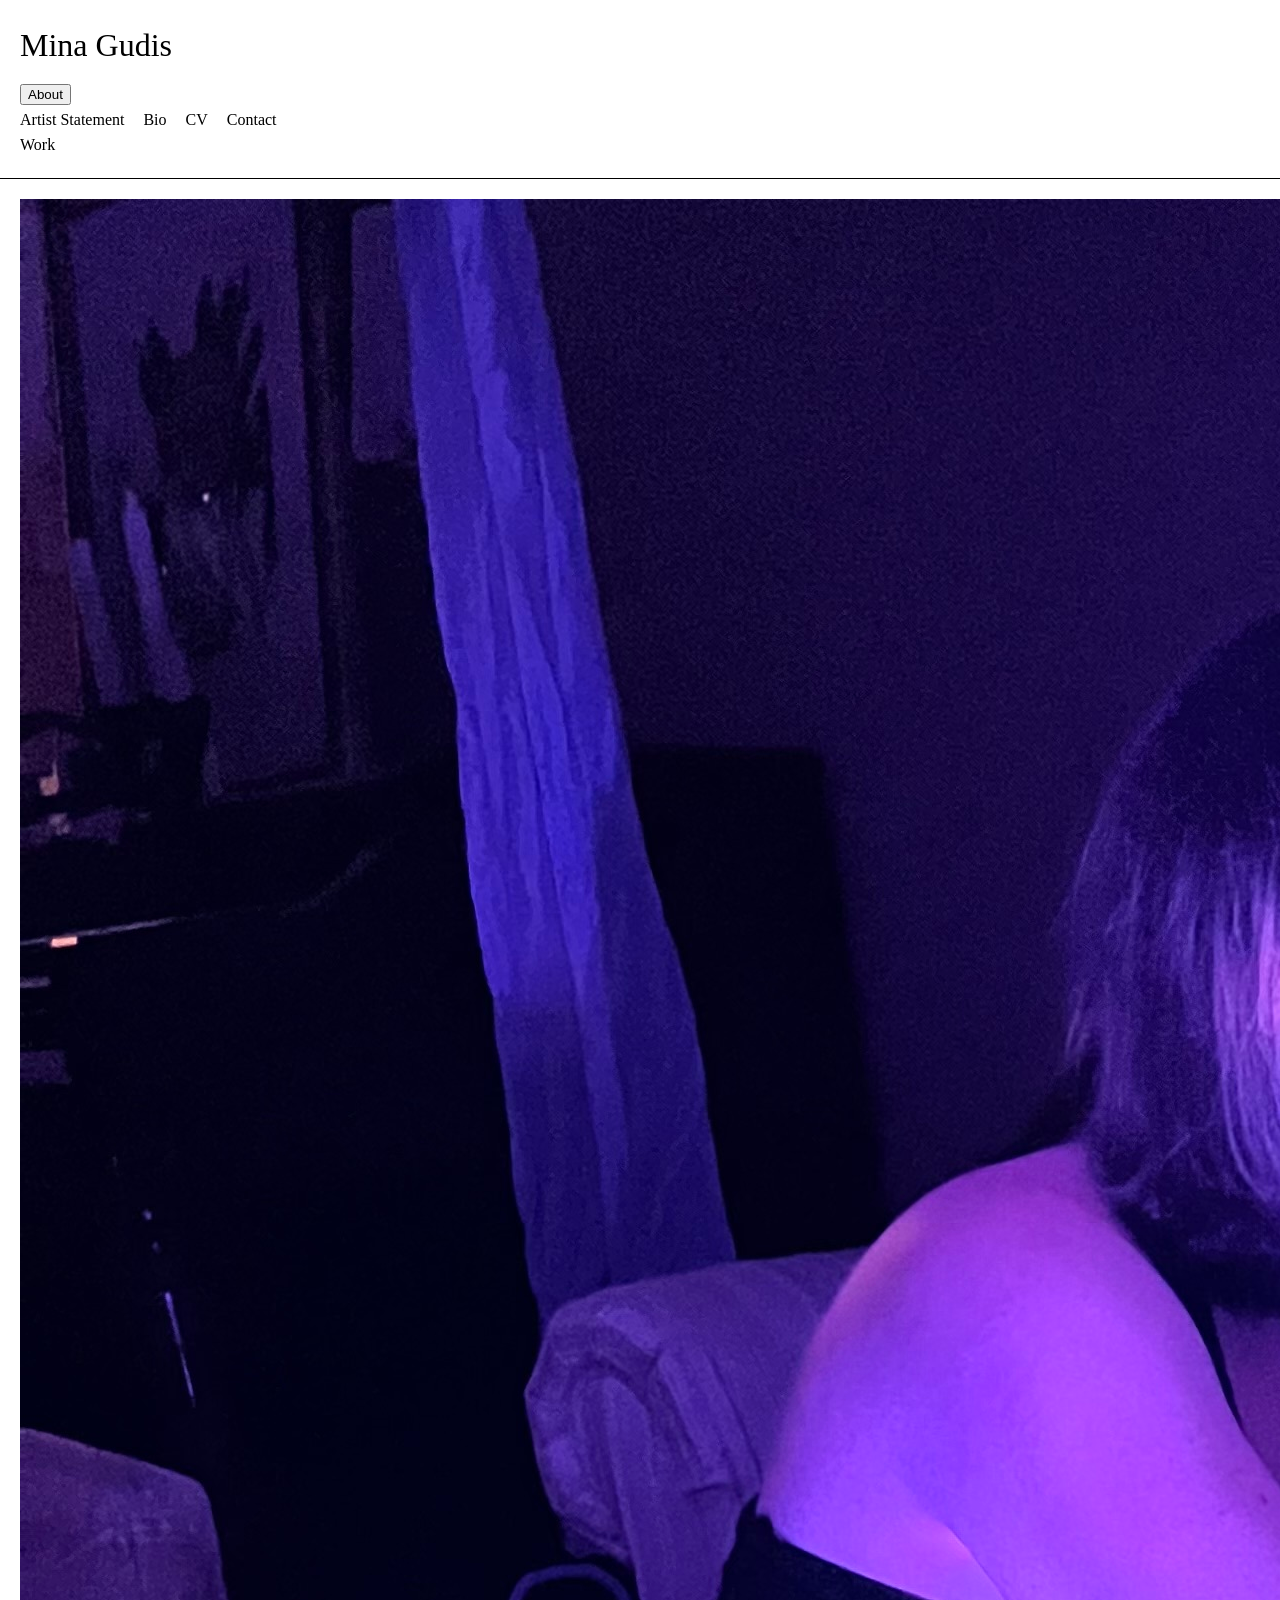
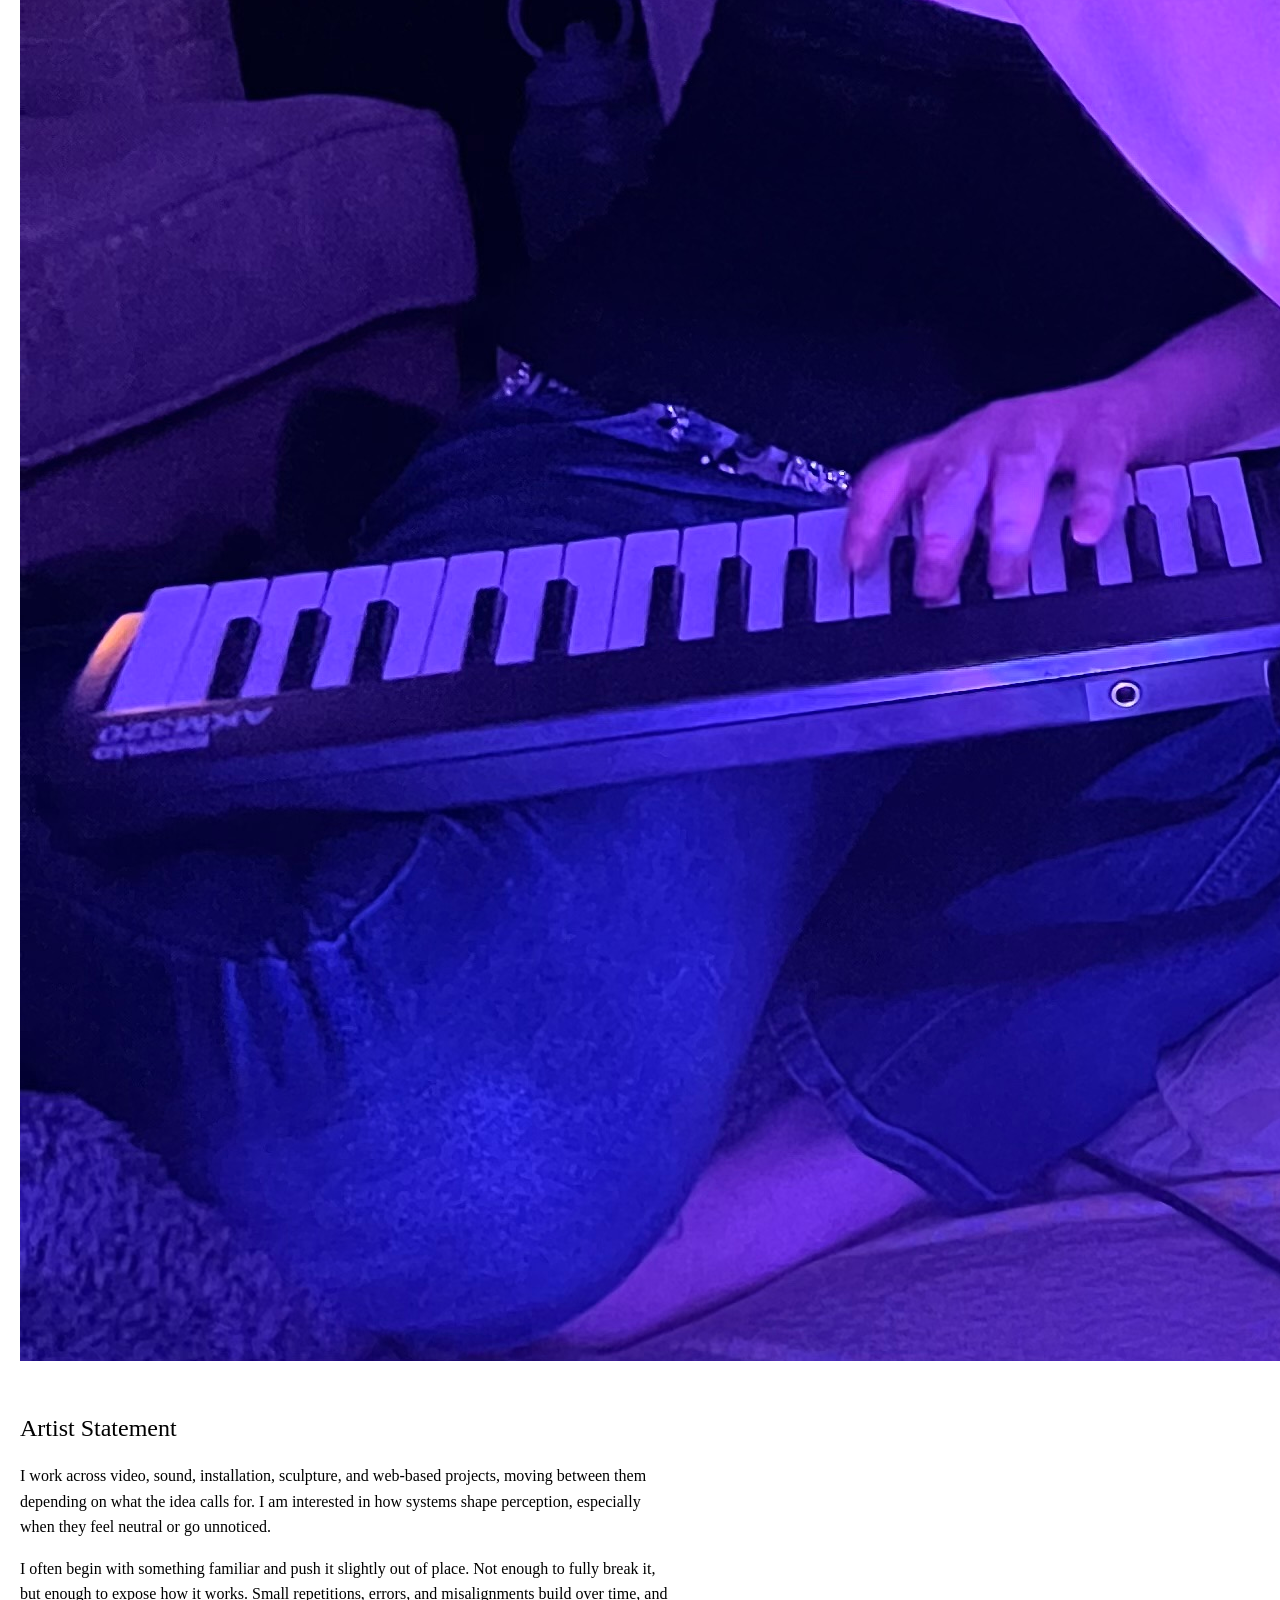
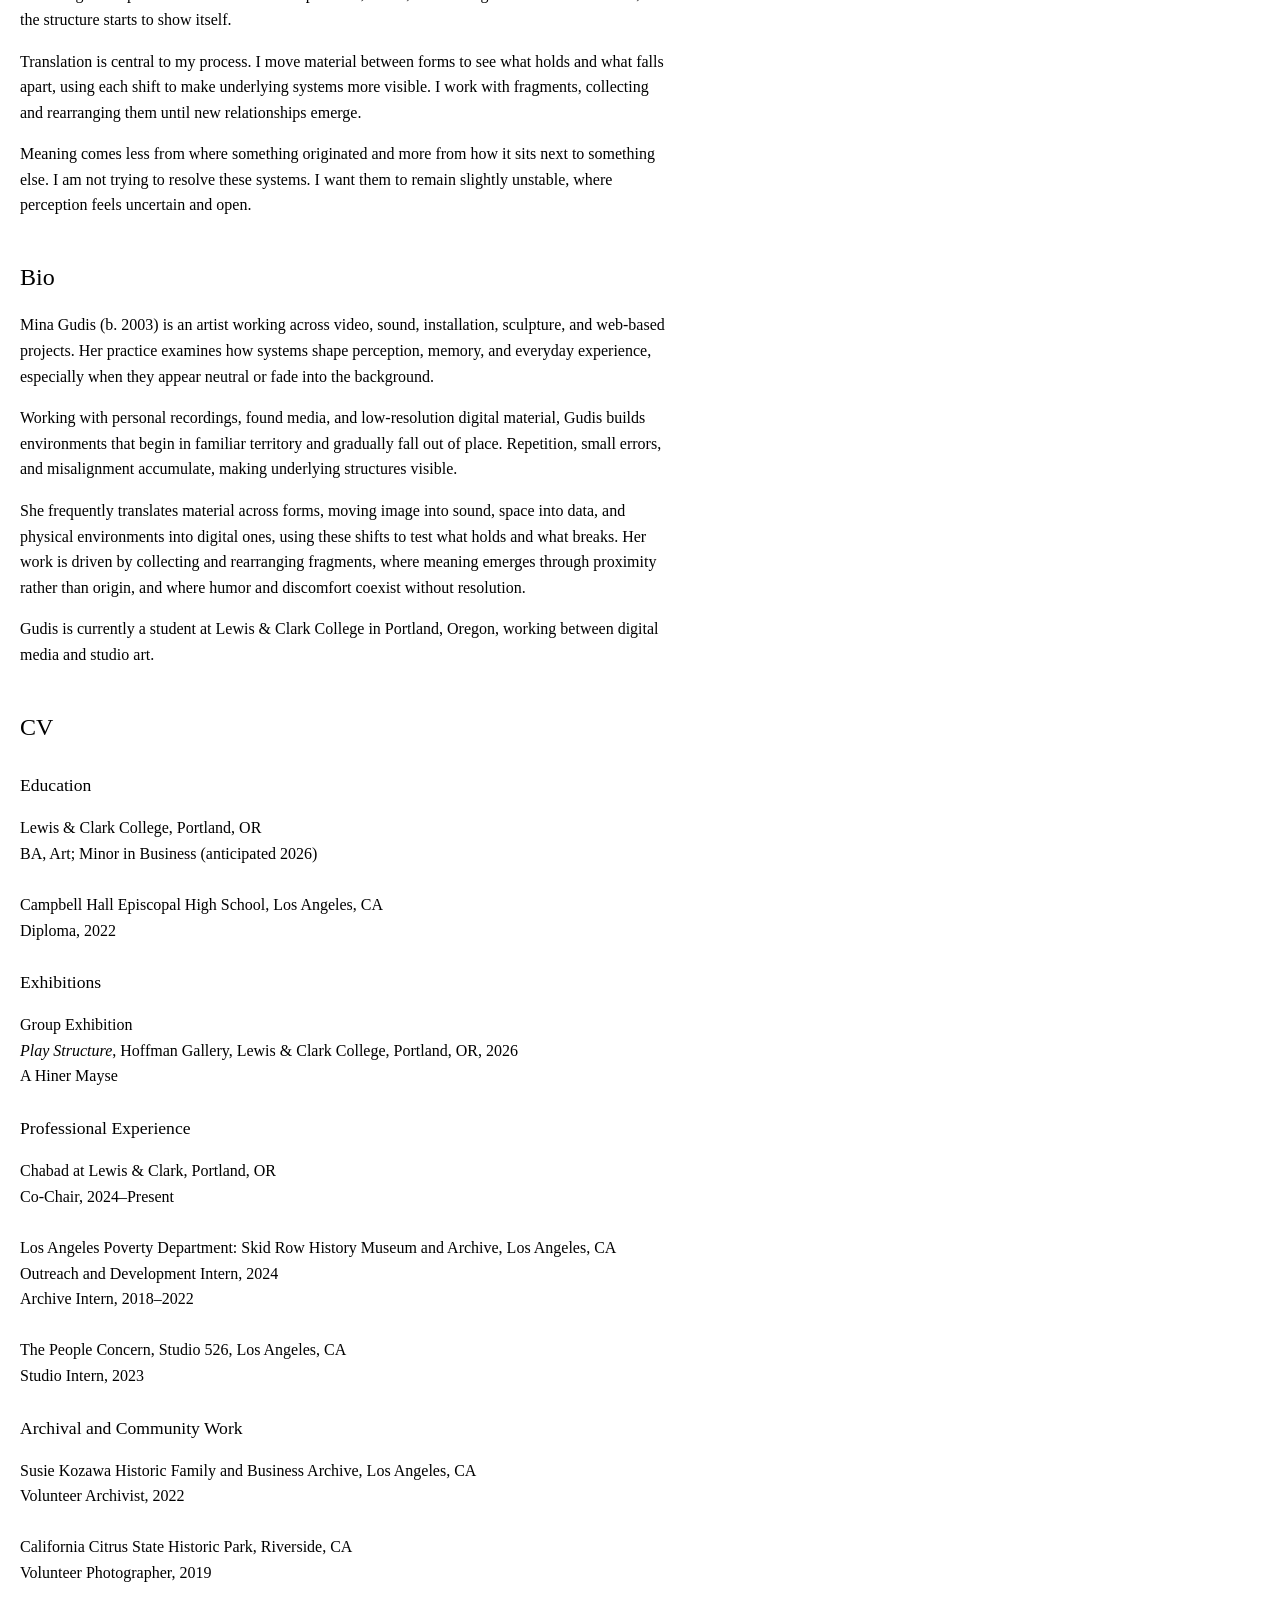
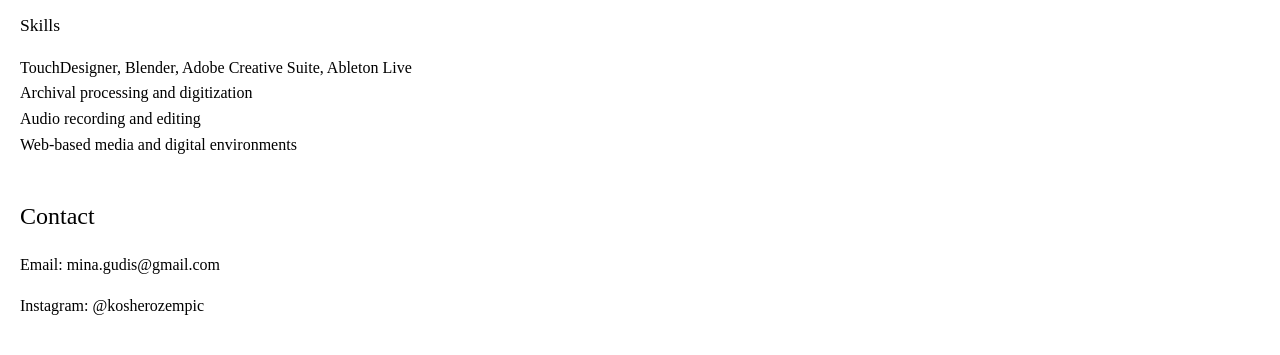
==== index.html @ 9225f0c5 "Update index.html" ====
<!DOCTYPE html>
<html lang="en">
<head>
  <meta charset="UTF-8">
  <meta name="viewport" content="width=device-width, initial-scale=1.0">
  <title>Mina Gudis</title>
  <link rel="stylesheet" href="style.css">
</head>

<body>

<header>
  <h1>Mina Gudis</h1>

  <nav>
    <div class="dropdown">
      <button class="dropbtn">About</button>
      <div class="dropdown-content">
        <a href="#statement">Artist Statement</a>
        <a href="#bio">Bio</a>
        <a href="#cv">CV</a>
        <a href="#contact">Contact</a>
      </div>
    </div>

    <a href="work.html">Work</a>
  </nav>
</header>

<main>

  <!-- TOP IMAGE -->
  <img src="IMG_6686.jpeg" alt="Mina Gudis" class="top-image">

  <!-- ARTIST STATEMENT -->
  <h2 id="statement">Artist Statement</h2>

  <p>
    I work across video, sound, installation, sculpture, and web-based projects, moving between them depending on what the idea calls for. I am interested in how systems shape perception, especially when they feel neutral or go unnoticed.
  </p>

  <p>
    I often begin with something familiar and push it slightly out of place. Not enough to fully break it, but enough to expose how it works. Small repetitions, errors, and misalignments build over time, and the structure starts to show itself.
  </p>

  <p>
    Translation is central to my process. I move material between forms to see what holds and what falls apart, using each shift to make underlying systems more visible. I work with fragments, collecting and rearranging them until new relationships emerge.
  </p>

  <p>
    Meaning comes less from where something originated and more from how it sits next to something else. I am not trying to resolve these systems. I want them to remain slightly unstable, where perception feels uncertain and open.
  </p>

  <!-- BIO -->
  <h2 id="bio">Bio</h2>

  <p>
    Mina Gudis (b. 2003) is an artist working across video, sound, installation, sculpture, and web-based projects. Her practice examines how systems shape perception, memory, and everyday experience, especially when they appear neutral or fade into the background.
  </p>

  <p>
    Working with personal recordings, found media, and low-resolution digital material, Gudis builds environments that begin in familiar territory and gradually fall out of place. Repetition, small errors, and misalignment accumulate, making underlying structures visible.
  </p>

  <p>
    She frequently translates material across forms, moving image into sound, space into data, and physical environments into digital ones, using these shifts to test what holds and what breaks. Her work is driven by collecting and rearranging fragments, where meaning emerges through proximity rather than origin, and where humor and discomfort coexist without resolution.
  </p>

  <p>
    Gudis is currently a student at Lewis &amp; Clark College in Portland, Oregon, working between digital media and studio art.
  </p>

  <!-- CV -->
  <h2 id="cv">CV</h2>

  <div class="cv">

  <h3>Education</h3>
  <p>
    Lewis &amp; Clark College, Portland, OR<br>
    BA, Art; Minor in Business (anticipated 2026)<br><br>

    Campbell Hall Episcopal High School, Los Angeles, CA<br>
    Diploma, 2022
  </p>

  <h3>Exhibitions</h3>
  <p>
    Group Exhibition<br>
    <em>Play Structure</em>, Hoffman Gallery, Lewis &amp; Clark College, Portland, OR, 2026<br>
    A Hiner Mayse
  </p>

  <h3>Professional Experience</h3>
  <p>
    Chabad at Lewis &amp; Clark, Portland, OR<br>
    Co-Chair, 2024–Present<br><br>

    Los Angeles Poverty Department: Skid Row History Museum and Archive, Los Angeles, CA<br>
    Outreach and Development Intern, 2024<br>
    Archive Intern, 2018–2022<br><br>

    The People Concern, Studio 526, Los Angeles, CA<br>
    Studio Intern, 2023
  </p>

  <h3>Archival and Community Work</h3>
  <p>
    Susie Kozawa Historic Family and Business Archive, Los Angeles, CA<br>
    Volunteer Archivist, 2022<br><br>

    California Citrus State Historic Park, Riverside, CA<br>
    Volunteer Photographer, 2019
  </p>

  <h3>Skills</h3>
  <p>
    TouchDesigner, Blender, Adobe Creative Suite, Ableton Live<br>
    Archival processing and digitization<br>
    Audio recording and editing<br>
    Web-based media and digital environments
  </p>

  </div>

  <!-- CONTACT -->
  <h2 id="contact">Contact</h2>

  <p>Email: mina.gudis@gmail.com</p>
  <p>Instagram: @kosherozempic</p>

</main>

</body>
</html>
---- style.css ----
/* GENERAL PAGE STYLING */
body {
  font-family: "Times New Roman", Times, serif;
  margin: 0;
  padding: 0;
  background: white;
  color: black;
  line-height: 1.6;
}

/* HEADER */
header {
  padding: 20px;
  border-bottom: 1px solid black;
}

/* NAME AT TOP */
h1 {
  margin: 0 0 10px 0;
  font-size: 2rem;
  font-weight: normal;
}

/* NAVIGATION */
nav a {
  margin-right: 15px;
  text-decoration: none;
  color: black;
}

nav a:hover {
  text-decoration: underline;
}

/* MAIN CONTENT */
main {
  padding: 20px;
  max-width: 800px;
}

/* SECTION HEADINGS */
h2 {
  margin-top: 40px;
  margin-bottom: 15px;
  font-size: 1.5rem;
  font-weight: normal;
}

h3 {
  margin-top: 25px;
  margin-bottom: 10px;
  font-size: 1.1rem;
  font-weight: normal;
}

/* PARAGRAPHS */
p {
  margin-bottom: 16px;
  max-width: 650px;
}

/* LINKS */
a {
  color: black;
}

a:hover {
  text-decoration: underline;
}

/* LISTS (for work page) */
ul {
  list-style: none;
  padding: 0;
}

li {
  margin-bottom: 10px;
}

/* SMALL INTRO TEXT ON HOME PAGE */
.intro {
  font-size: 1.2rem;
  max-width: 650px;
}
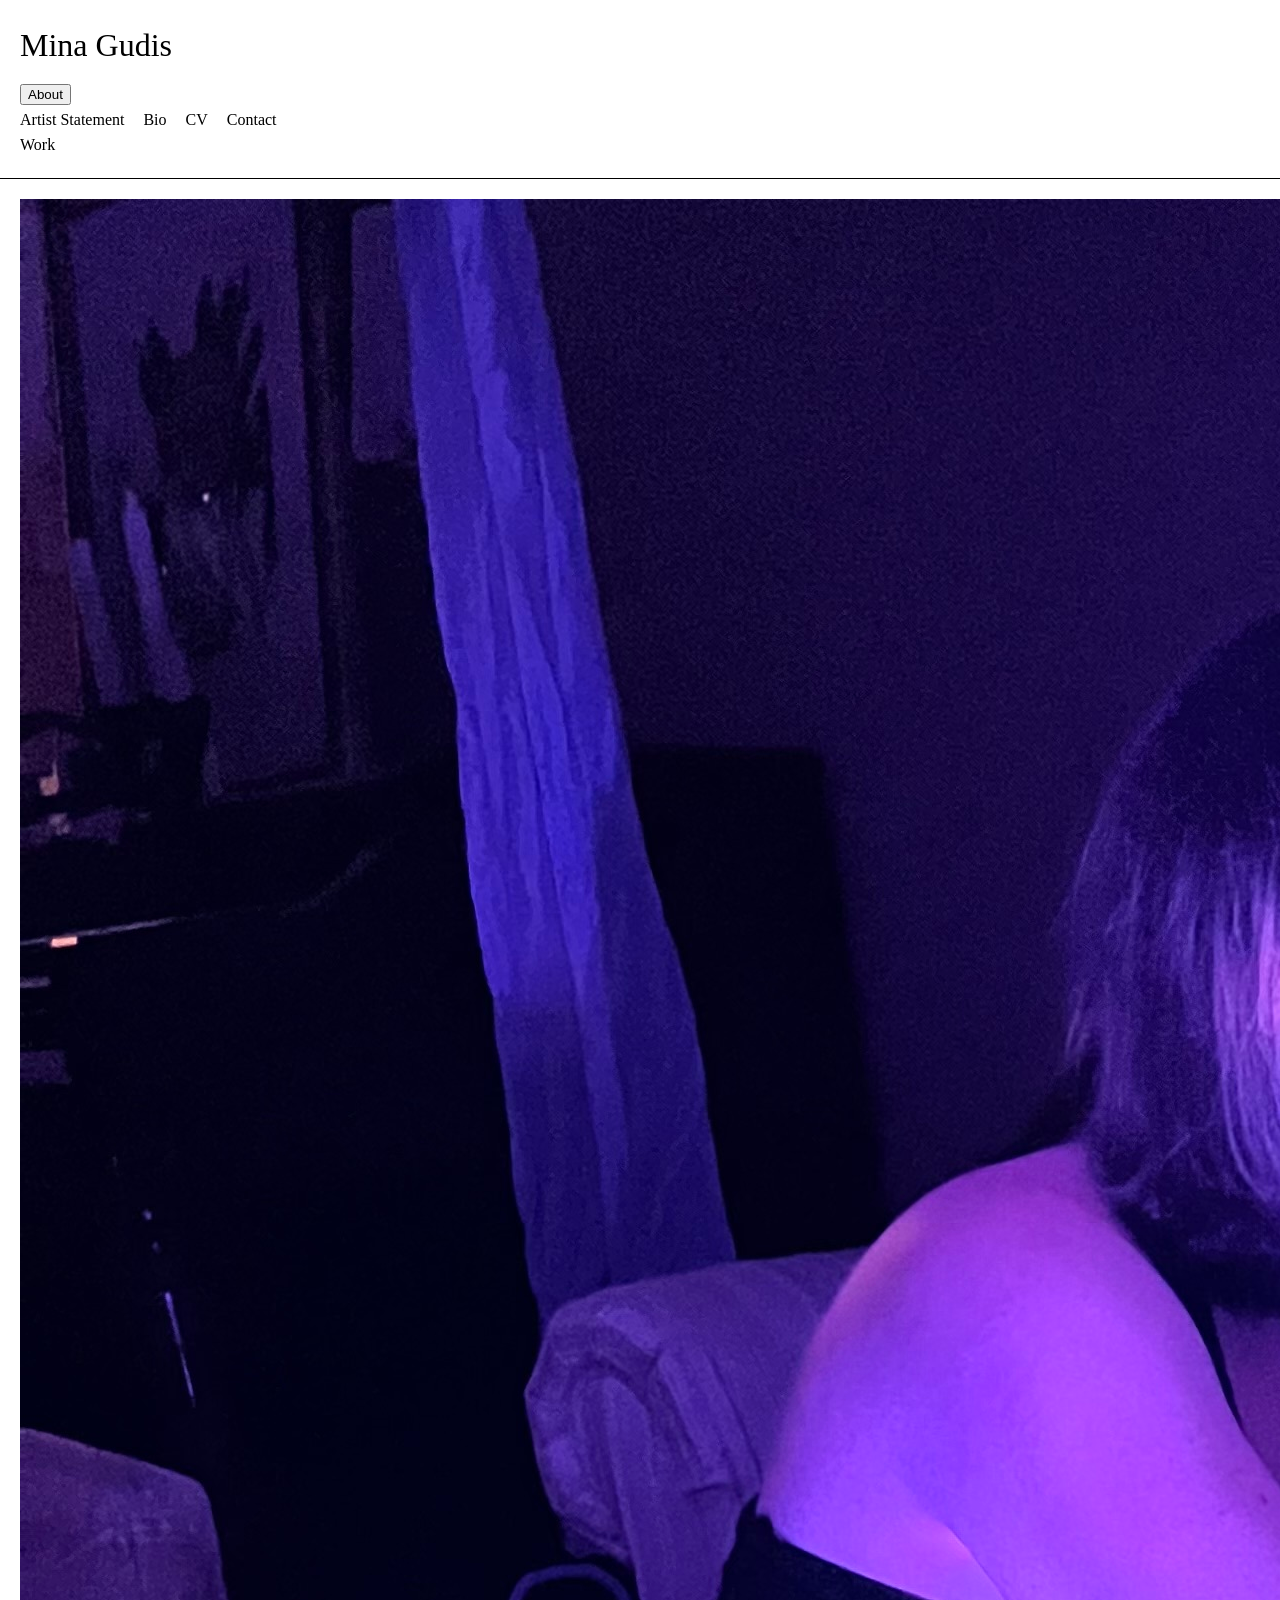
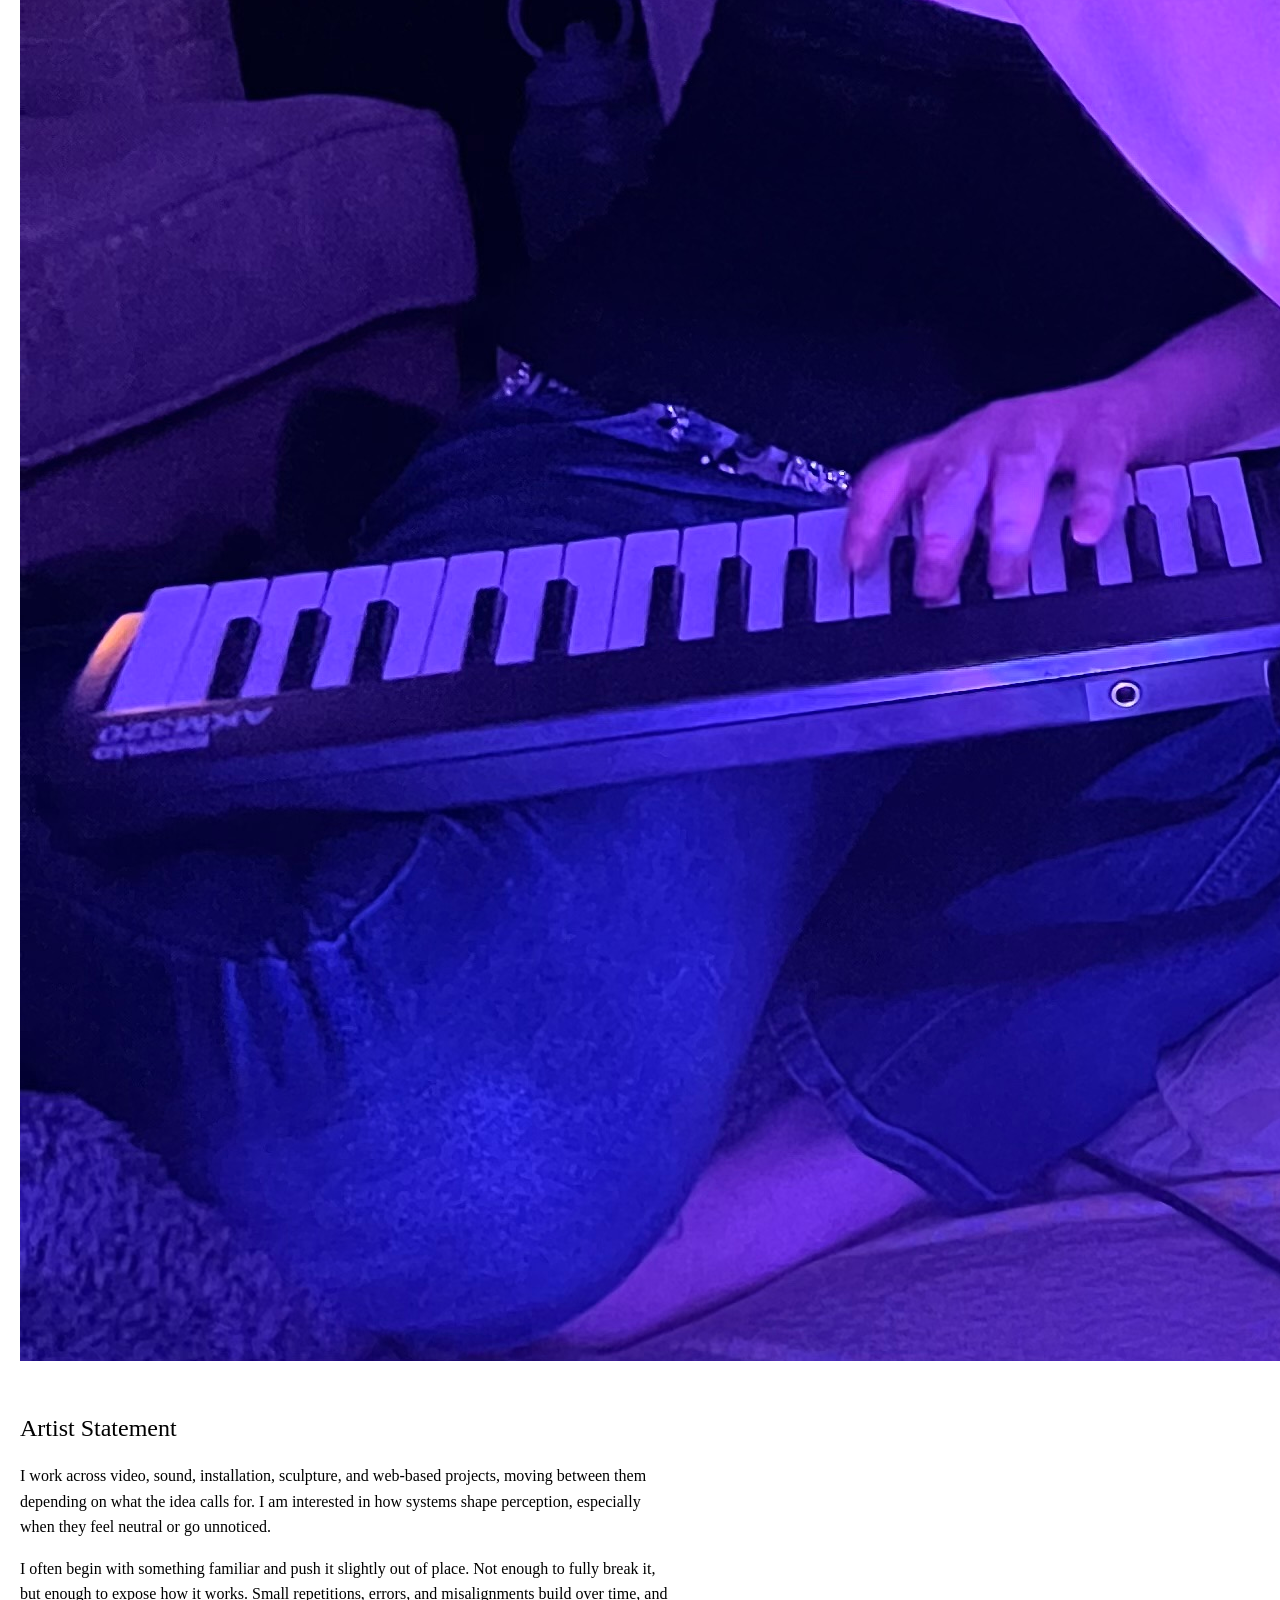
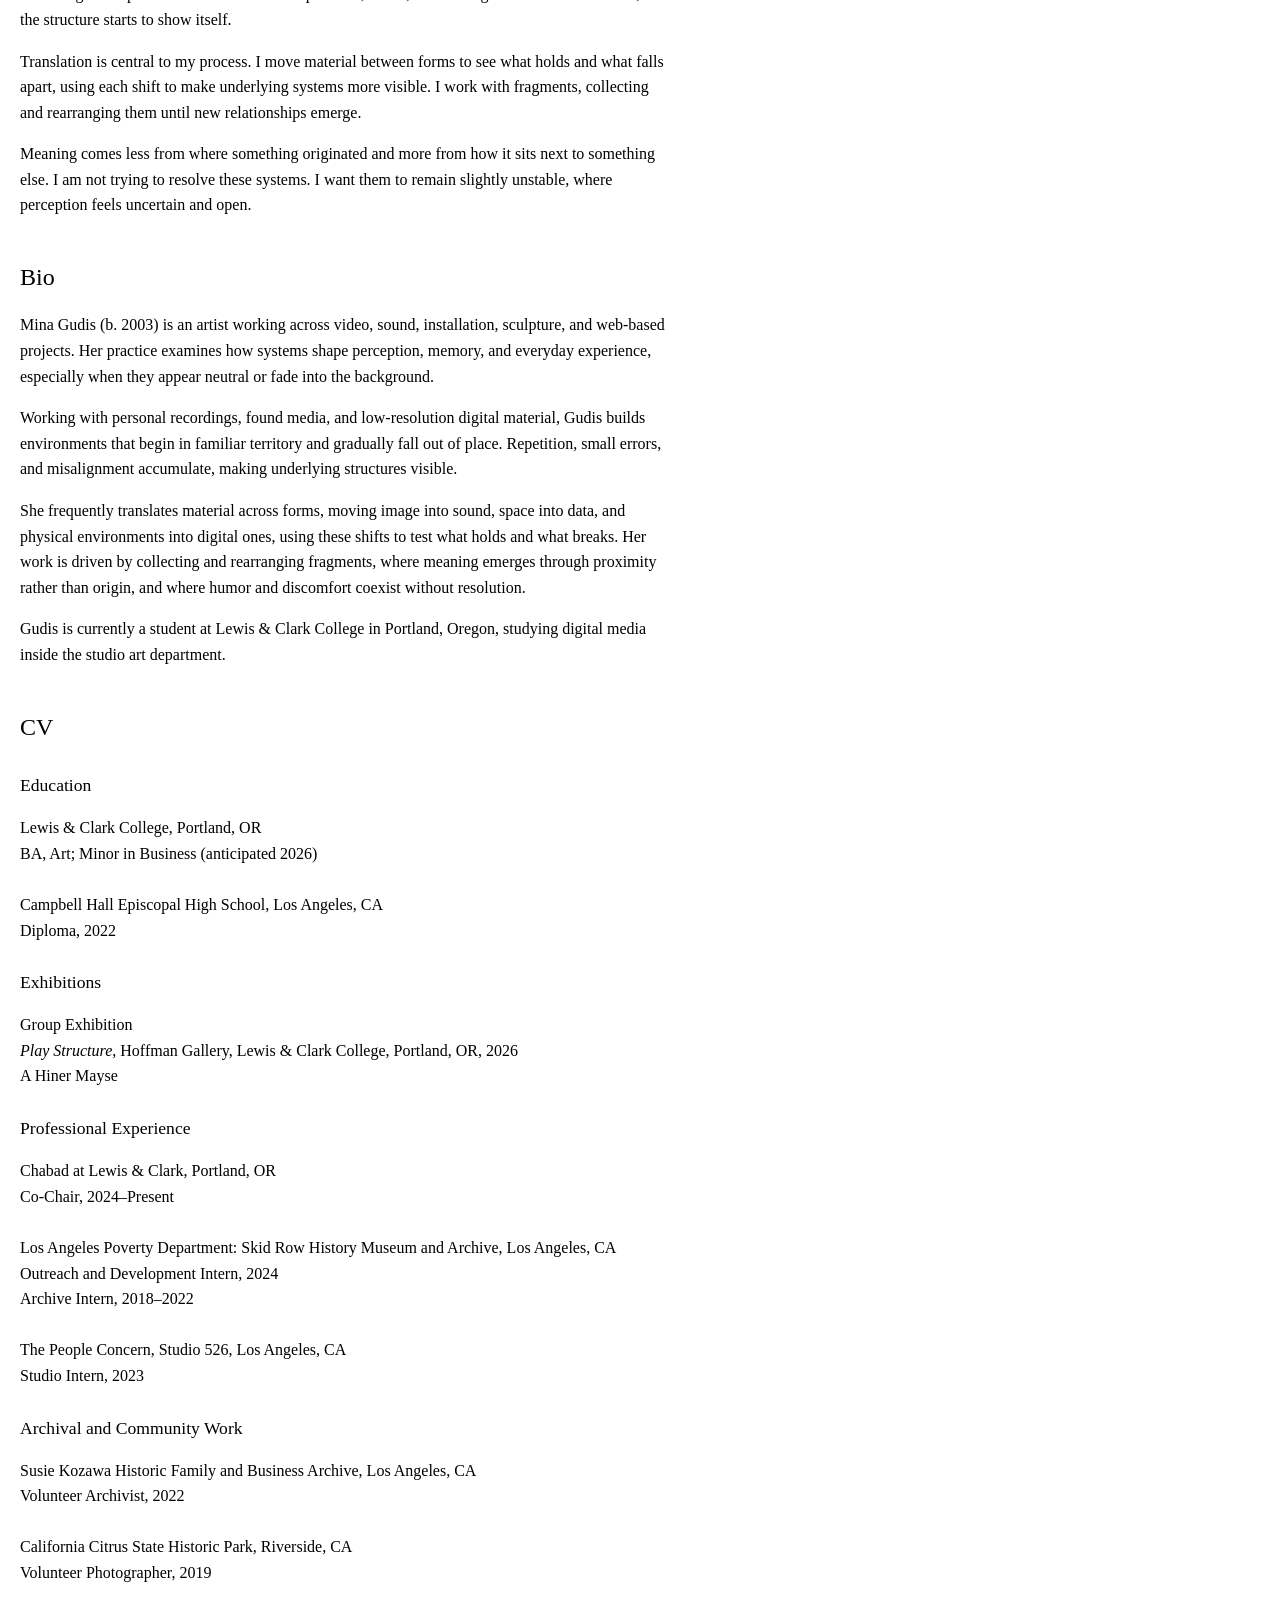
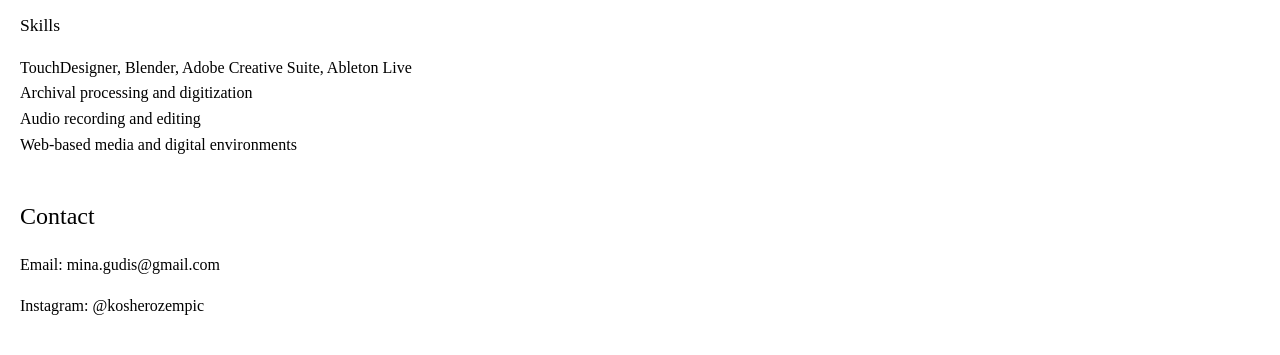
==== commit ad625288: "Update index.html" ====
--- a/index.html
+++ b/index.html
@@ -67,7 +67,7 @@
   </p>
 
   <p>
-    Gudis is currently a student at Lewis &amp; Clark College in Portland, Oregon, working between digital media and studio art.
+    Gudis is currently a student at Lewis &amp; Clark College in Portland, Oregon, studying digital media inside the studio art department.
   </p>
 
   <!-- CV -->
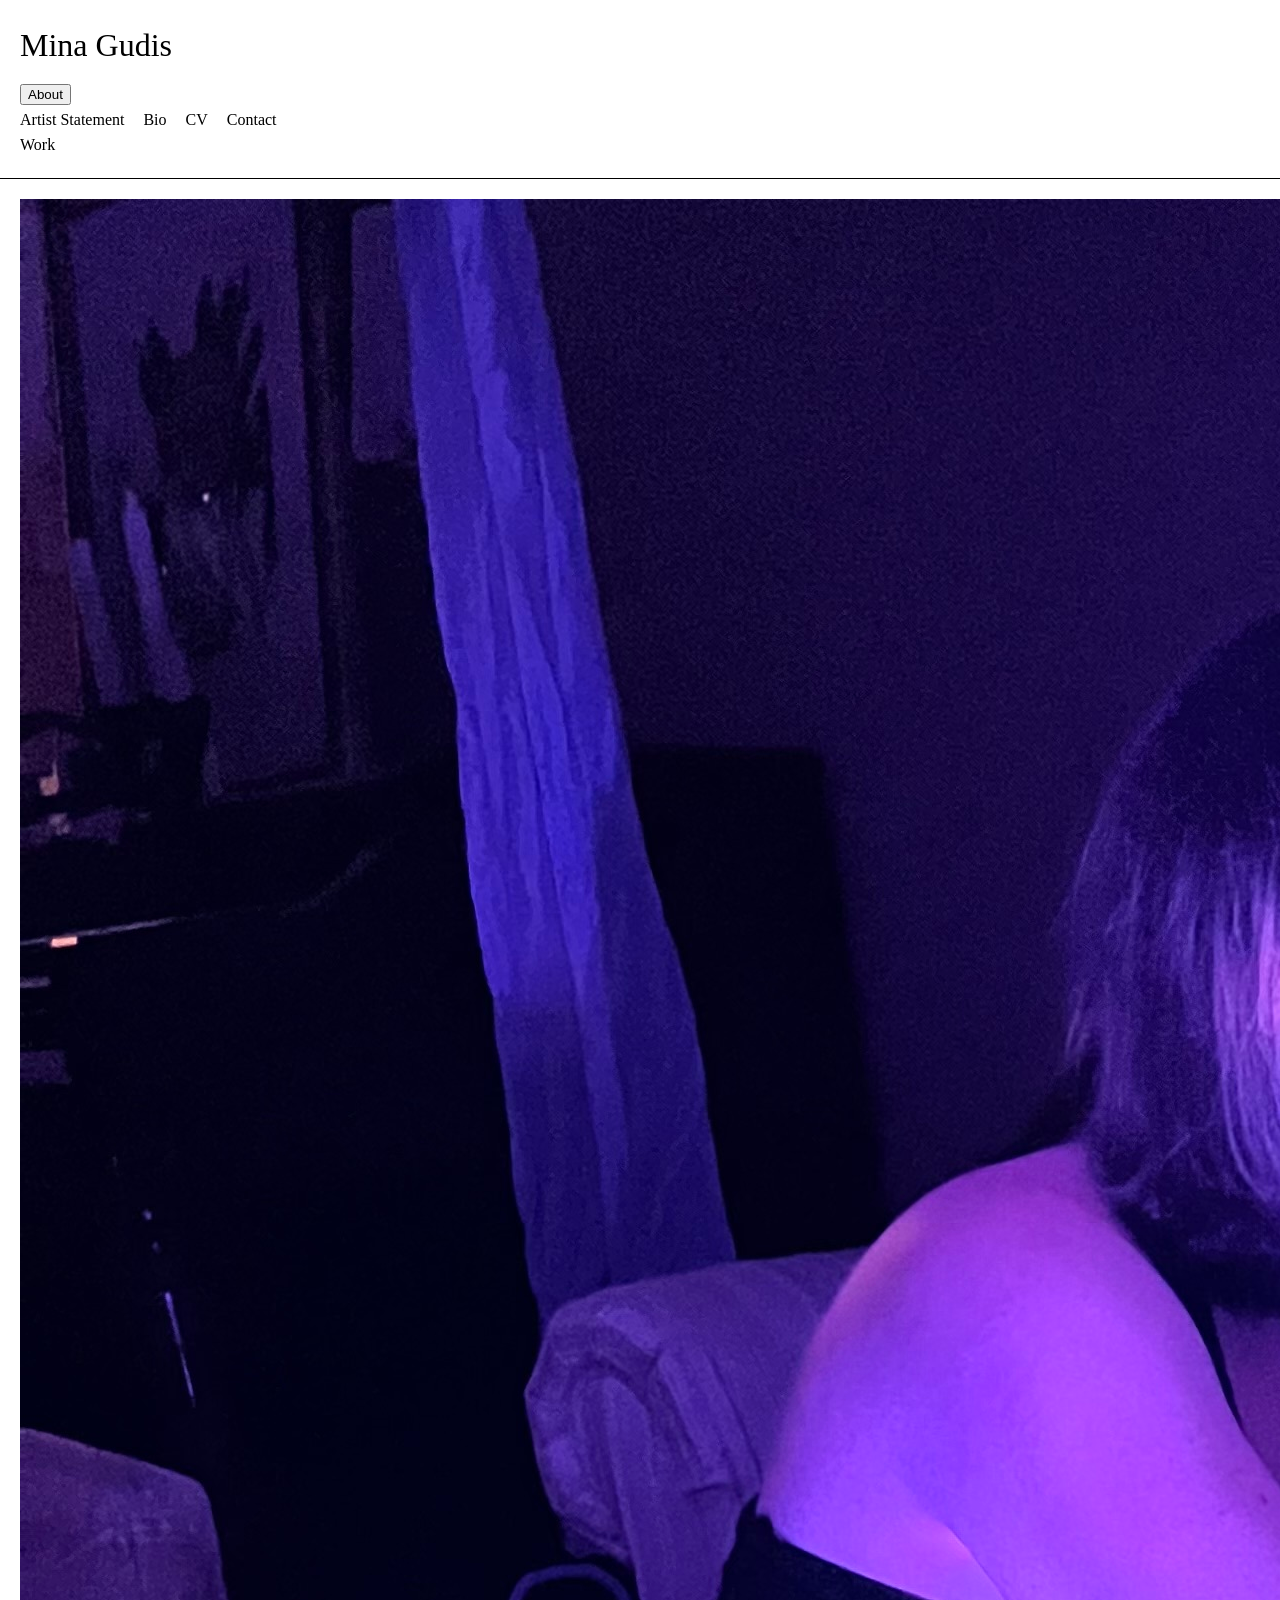
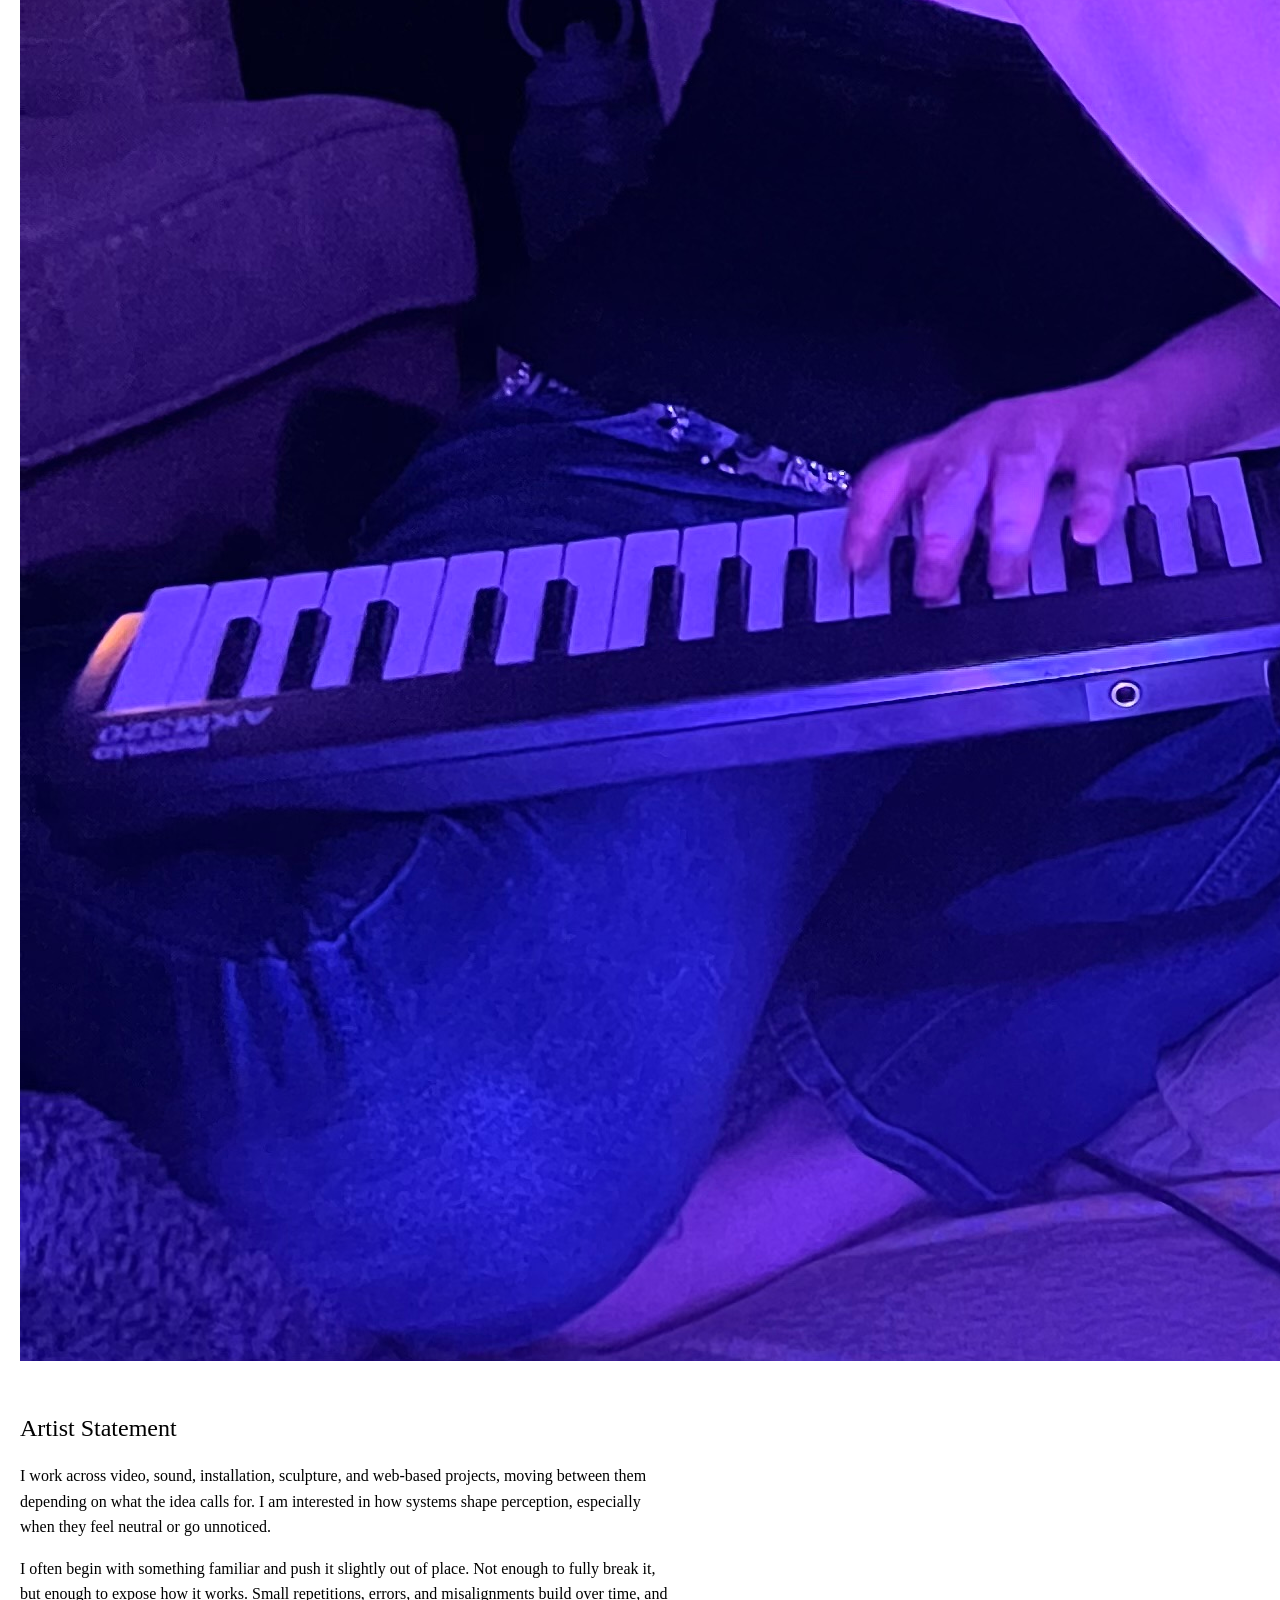
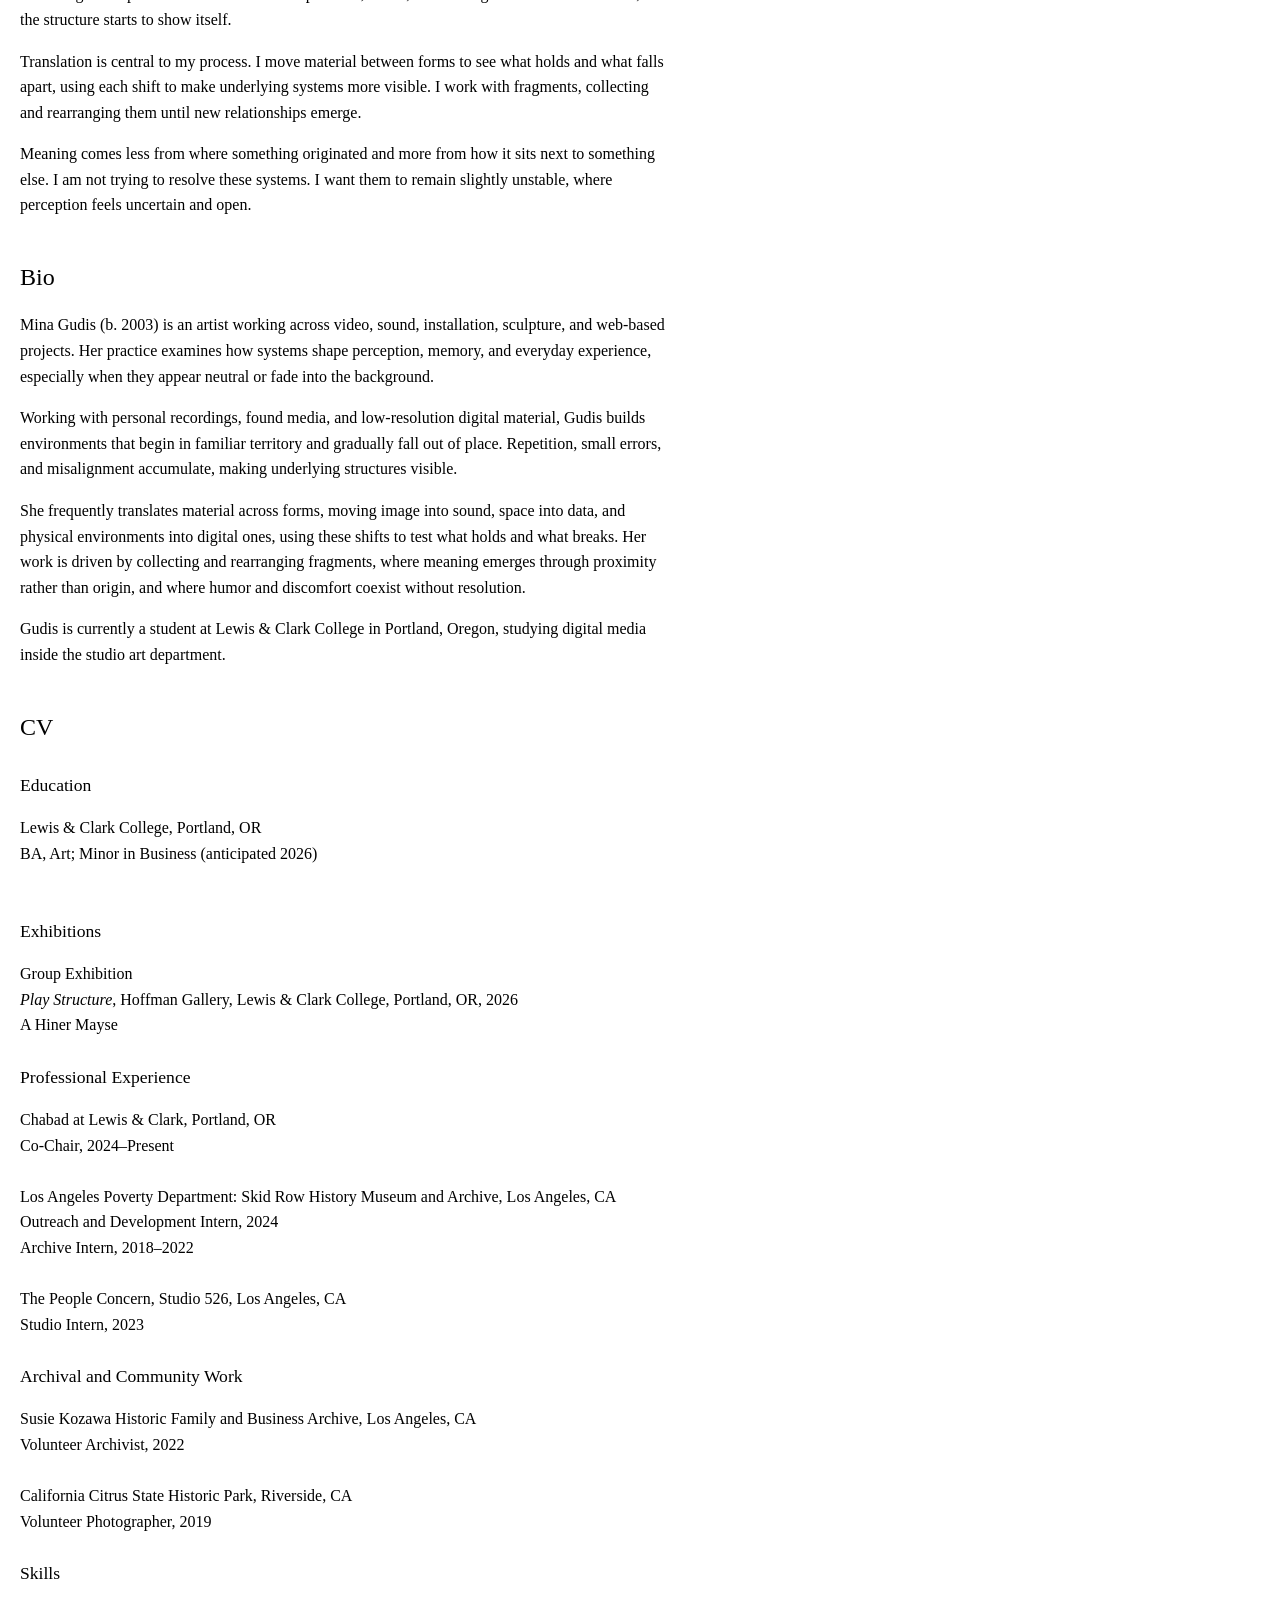
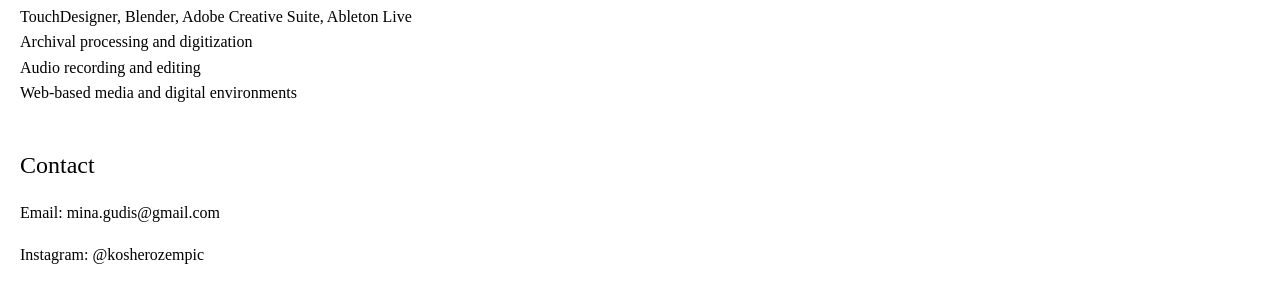
==== commit e97103d1: "Update index.html" ====
--- a/index.html
+++ b/index.html
@@ -79,9 +79,6 @@
   <p>
     Lewis &amp; Clark College, Portland, OR<br>
     BA, Art; Minor in Business (anticipated 2026)<br><br>
-
-    Campbell Hall Episcopal High School, Los Angeles, CA<br>
-    Diploma, 2022
   </p>
 
   <h3>Exhibitions</h3>
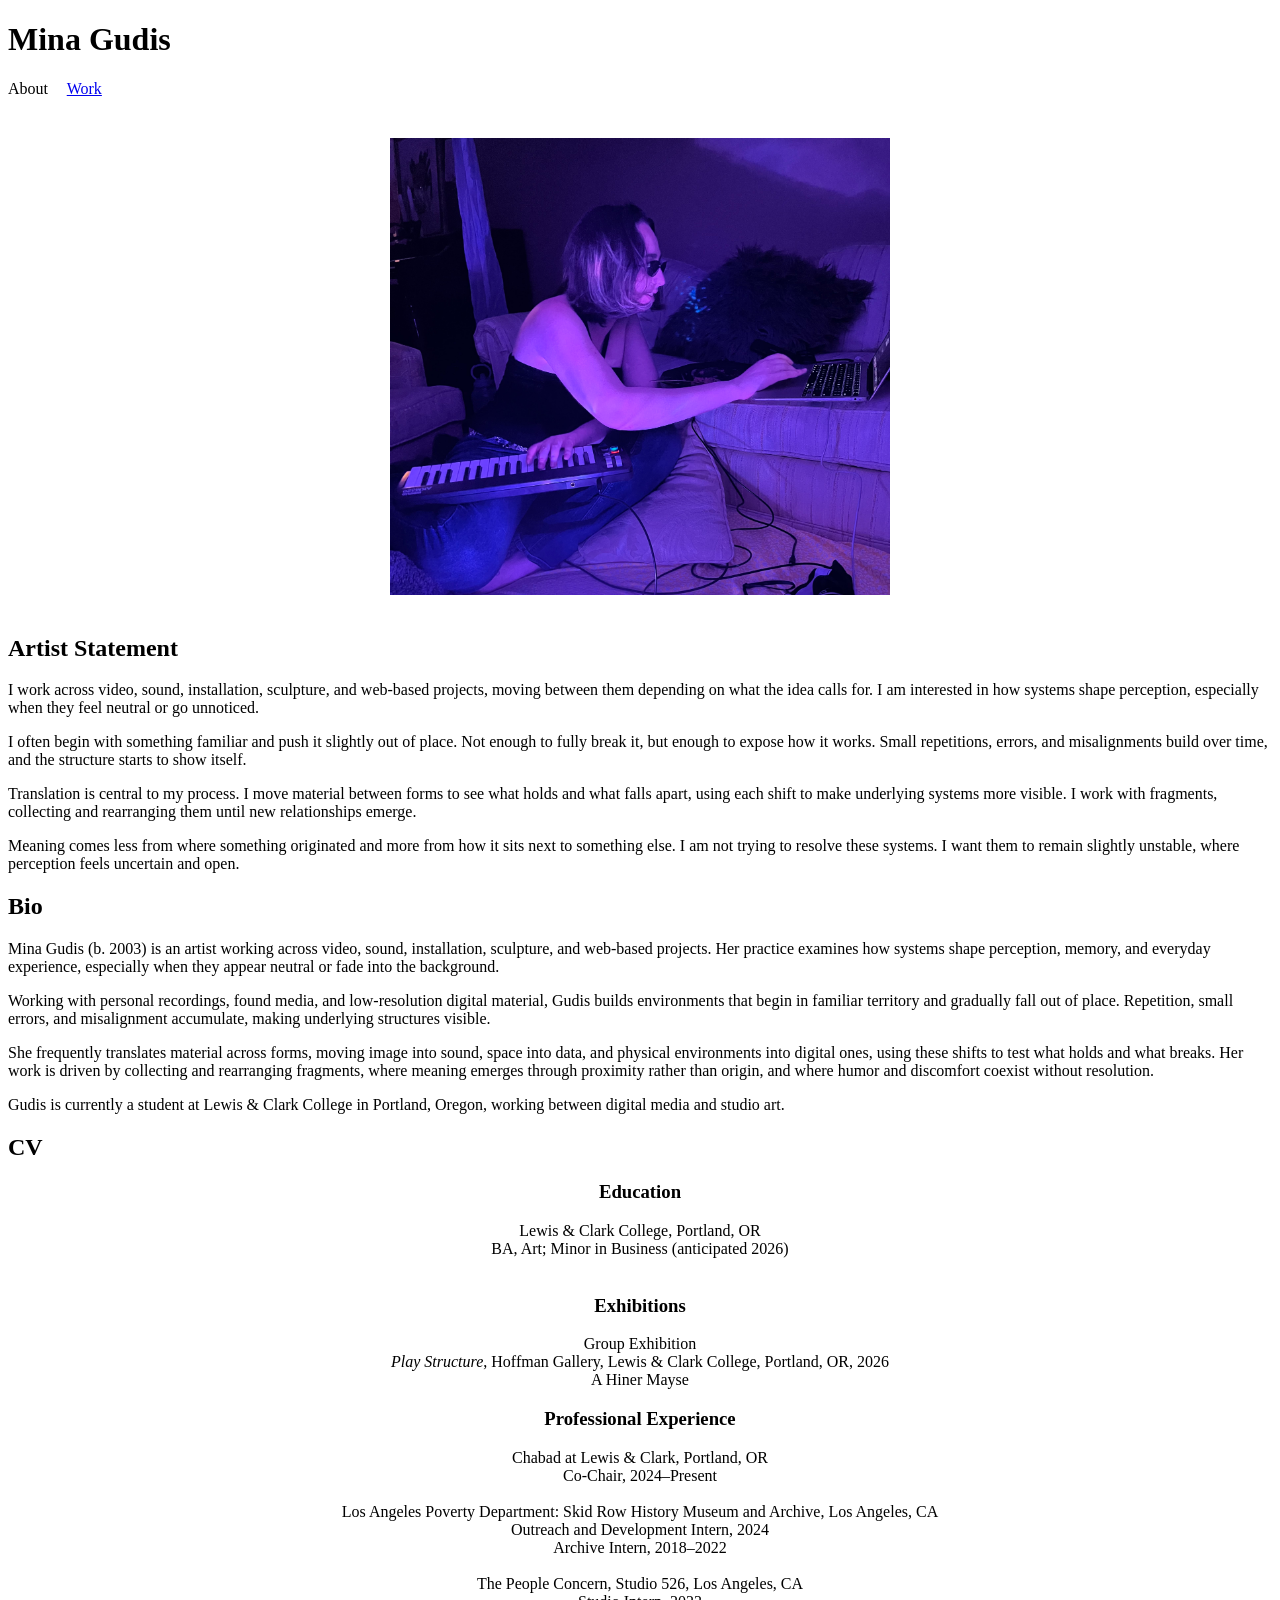
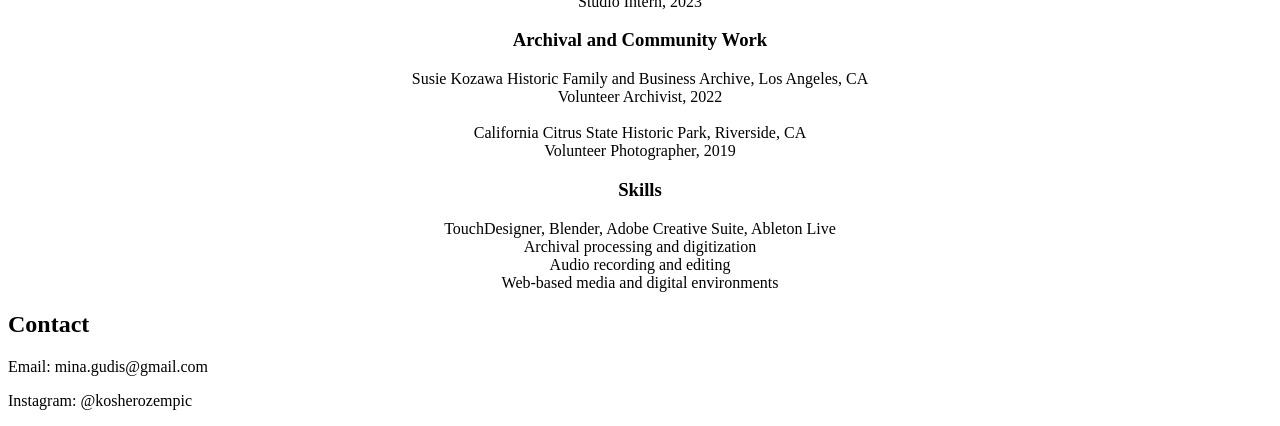
==== commit df25d5dc: "Update index.html" ====
--- a/index.html
+++ b/index.html
@@ -32,43 +32,49 @@
   <!-- TOP IMAGE -->
   <img src="IMG_6686.jpeg" alt="Mina Gudis" class="top-image">
 
-  <!-- ARTIST STATEMENT -->
-  <h2 id="statement">Artist Statement</h2>
+ <div class="two-column">
 
-  <p>
-    I work across video, sound, installation, sculpture, and web-based projects, moving between them depending on what the idea calls for. I am interested in how systems shape perception, especially when they feel neutral or go unnoticed.
-  </p>
+  <div>
+    <h2 id="statement">Artist Statement</h2>
 
-  <p>
-    I often begin with something familiar and push it slightly out of place. Not enough to fully break it, but enough to expose how it works. Small repetitions, errors, and misalignments build over time, and the structure starts to show itself.
-  </p>
+    <p>
+      I work across video, sound, installation, sculpture, and web-based projects, moving between them depending on what the idea calls for. I am interested in how systems shape perception, especially when they feel neutral or go unnoticed.
+    </p>
 
-  <p>
-    Translation is central to my process. I move material between forms to see what holds and what falls apart, using each shift to make underlying systems more visible. I work with fragments, collecting and rearranging them until new relationships emerge.
-  </p>
+    <p>
+      I often begin with something familiar and push it slightly out of place. Not enough to fully break it, but enough to expose how it works. Small repetitions, errors, and misalignments build over time, and the structure starts to show itself.
+    </p>
 
-  <p>
-    Meaning comes less from where something originated and more from how it sits next to something else. I am not trying to resolve these systems. I want them to remain slightly unstable, where perception feels uncertain and open.
-  </p>
+    <p>
+      Translation is central to my process. I move material between forms to see what holds and what falls apart, using each shift to make underlying systems more visible. I work with fragments, collecting and rearranging them until new relationships emerge.
+    </p>
 
-  <!-- BIO -->
-  <h2 id="bio">Bio</h2>
+    <p>
+      Meaning comes less from where something originated and more from how it sits next to something else. I am not trying to resolve these systems. I want them to remain slightly unstable, where perception feels uncertain and open.
+    </p>
+  </div>
 
-  <p>
-    Mina Gudis (b. 2003) is an artist working across video, sound, installation, sculpture, and web-based projects. Her practice examines how systems shape perception, memory, and everyday experience, especially when they appear neutral or fade into the background.
-  </p>
+  <div>
+    <h2 id="bio">Bio</h2>
 
-  <p>
-    Working with personal recordings, found media, and low-resolution digital material, Gudis builds environments that begin in familiar territory and gradually fall out of place. Repetition, small errors, and misalignment accumulate, making underlying structures visible.
-  </p>
+    <p>
+      Mina Gudis (b. 2003) is an artist working across video, sound, installation, sculpture, and web-based projects. Her practice examines how systems shape perception, memory, and everyday experience, especially when they appear neutral or fade into the background.
+    </p>
 
-  <p>
-    She frequently translates material across forms, moving image into sound, space into data, and physical environments into digital ones, using these shifts to test what holds and what breaks. Her work is driven by collecting and rearranging fragments, where meaning emerges through proximity rather than origin, and where humor and discomfort coexist without resolution.
-  </p>
+    <p>
+      Working with personal recordings, found media, and low-resolution digital material, Gudis builds environments that begin in familiar territory and gradually fall out of place. Repetition, small errors, and misalignment accumulate, making underlying structures visible.
+    </p>
 
-  <p>
-    Gudis is currently a student at Lewis &amp; Clark College in Portland, Oregon, studying digital media inside the studio art department.
-  </p>
+    <p>
+      She frequently translates material across forms, moving image into sound, space into data, and physical environments into digital ones, using these shifts to test what holds and what breaks. Her work is driven by collecting and rearranging fragments, where meaning emerges through proximity rather than origin, and where humor and discomfort coexist without resolution.
+    </p>
+
+    <p>
+      Gudis is currently a student at Lewis &amp; Clark College in Portland, Oregon, working between digital media and studio art.
+    </p>
+  </div>
+
+</div>
 
   <!-- CV -->
   <h2 id="cv">CV</h2>
--- a/style.css
+++ b/style.css
@@ -1,85 +1,46 @@
-/* GENERAL PAGE STYLING */
-body {
-  font-family: "Times New Roman", Times, serif;
-  margin: 0;
-  padding: 0;
-  background: white;
-  color: black;
-  line-height: 1.6;
+/* CENTER CV */
+.cv {
+  text-align: center;
 }
 
-/* HEADER */
-header {
-  padding: 20px;
-  border-bottom: 1px solid black;
+/* TOP IMAGE */
+.top-image {
+  display: block;
+  margin: 40px auto;
+  max-width: 500px;
+  width: 50%;
+  height: auto;
 }
 
-/* NAME AT TOP */
-h1 {
-  margin: 0 0 10px 0;
-  font-size: 2rem;
-  font-weight: normal;
+/* DROPDOWN */
+.dropdown {
+  display: inline-block;
+  position: relative;
 }
 
-/* NAVIGATION */
-nav a {
+.dropbtn {
+  background: none;
+  border: none;
+  font-family: "Times New Roman", Times, serif;
+  font-size: 1rem;
+  cursor: pointer;
+  padding: 0;
   margin-right: 15px;
-  text-decoration: none;
-  color: black;
 }
 
-nav a:hover {
-  text-decoration: underline;
+.dropdown-content {
+  display: none;
+  position: absolute;
+  background: white;
+  border: 1px solid black;
+  min-width: 160px;
 }
 
-/* MAIN CONTENT */
-main {
-  padding: 20px;
-  max-width: 800px;
+.dropdown-content a {
+  display: block;
+  padding: 8px 12px;
 }
 
-/* SECTION HEADINGS */
-h2 {
-  margin-top: 40px;
-  margin-bottom: 15px;
-  font-size: 1.5rem;
-  font-weight: normal;
+.dropdown:hover .dropdown-content {
+  display: block;
 }
-
-h3 {
-  margin-top: 25px;
-  margin-bottom: 10px;
-  font-size: 1.1rem;
-  font-weight: normal;
-}
-
-/* PARAGRAPHS */
-p {
-  margin-bottom: 16px;
-  max-width: 650px;
-}
-
-/* LINKS */
-a {
-  color: black;
-}
-
-a:hover {
-  text-decoration: underline;
-}
-
-/* LISTS (for work page) */
-ul {
-  list-style: none;
-  padding: 0;
-}
-
-li {
-  margin-bottom: 10px;
-}
-
-/* SMALL INTRO TEXT ON HOME PAGE */
-.intro {
-  font-size: 1.2rem;
-  max-width: 650px;
-}
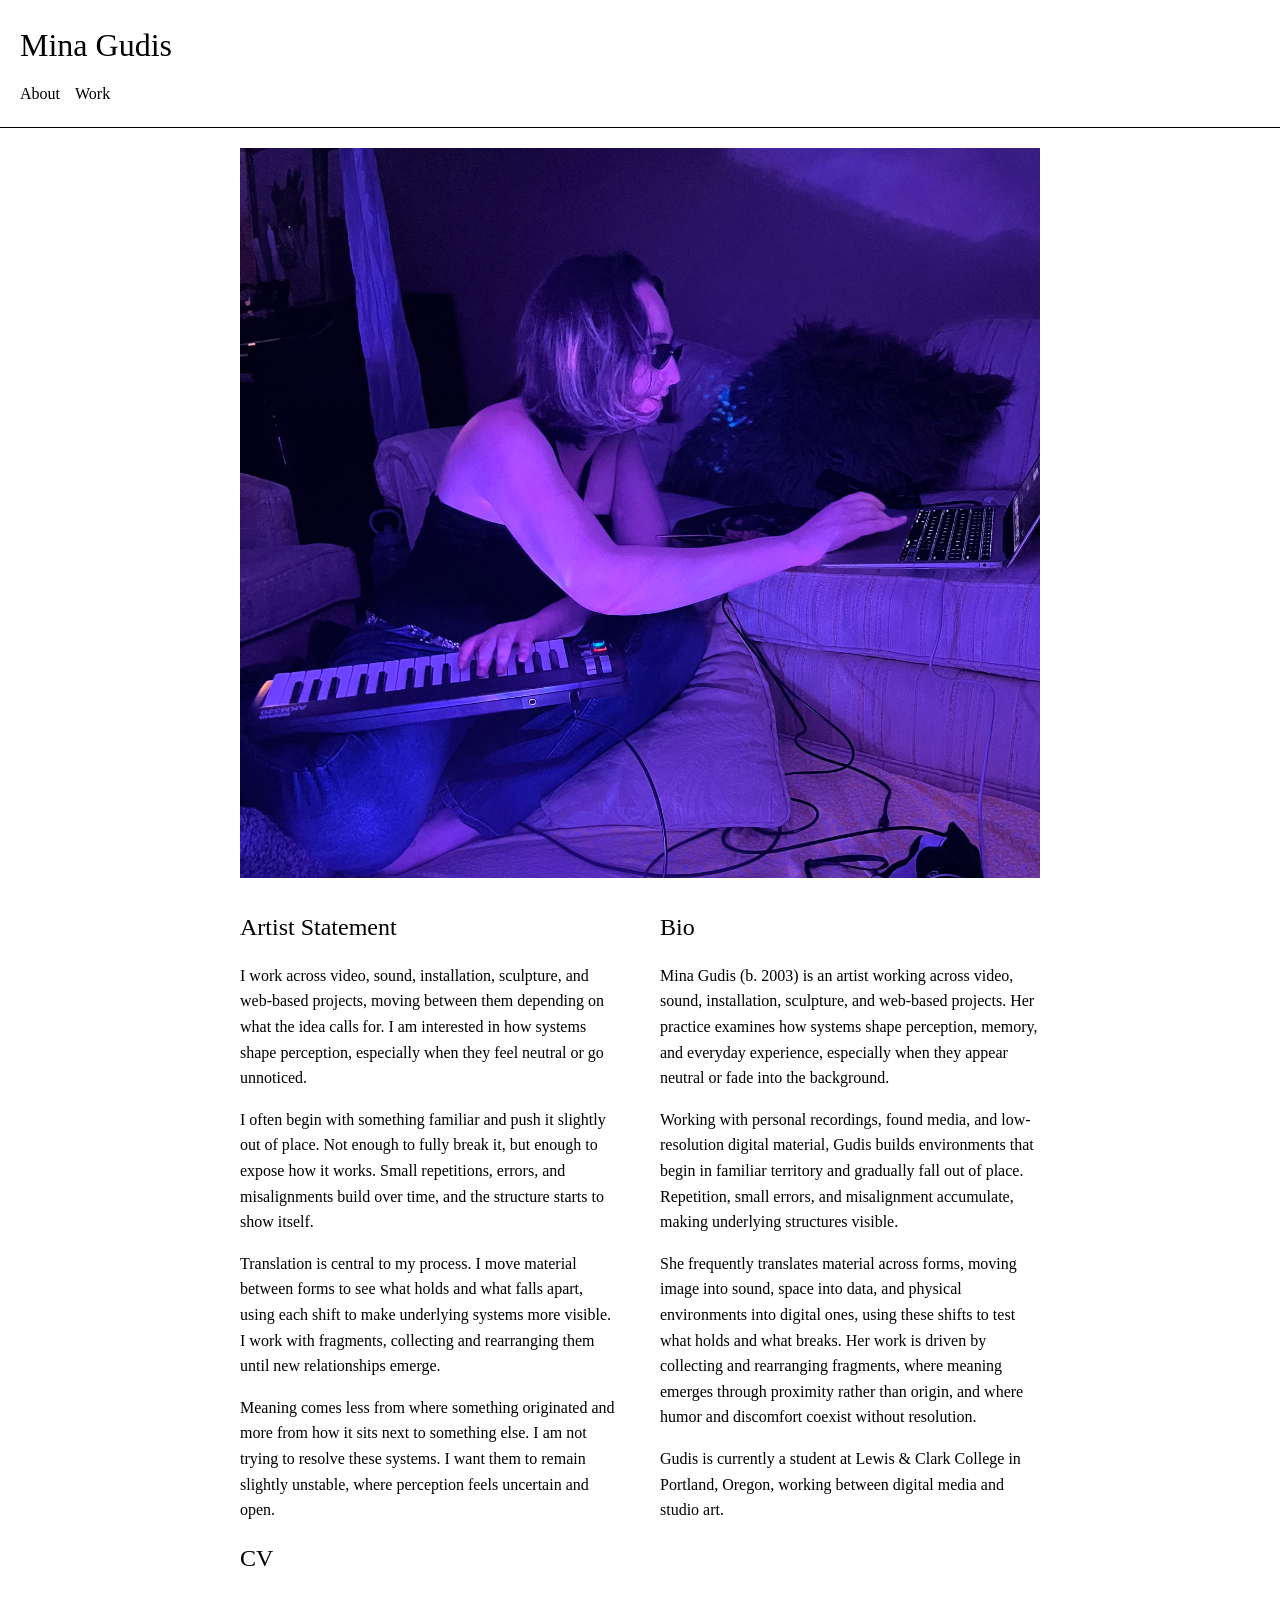
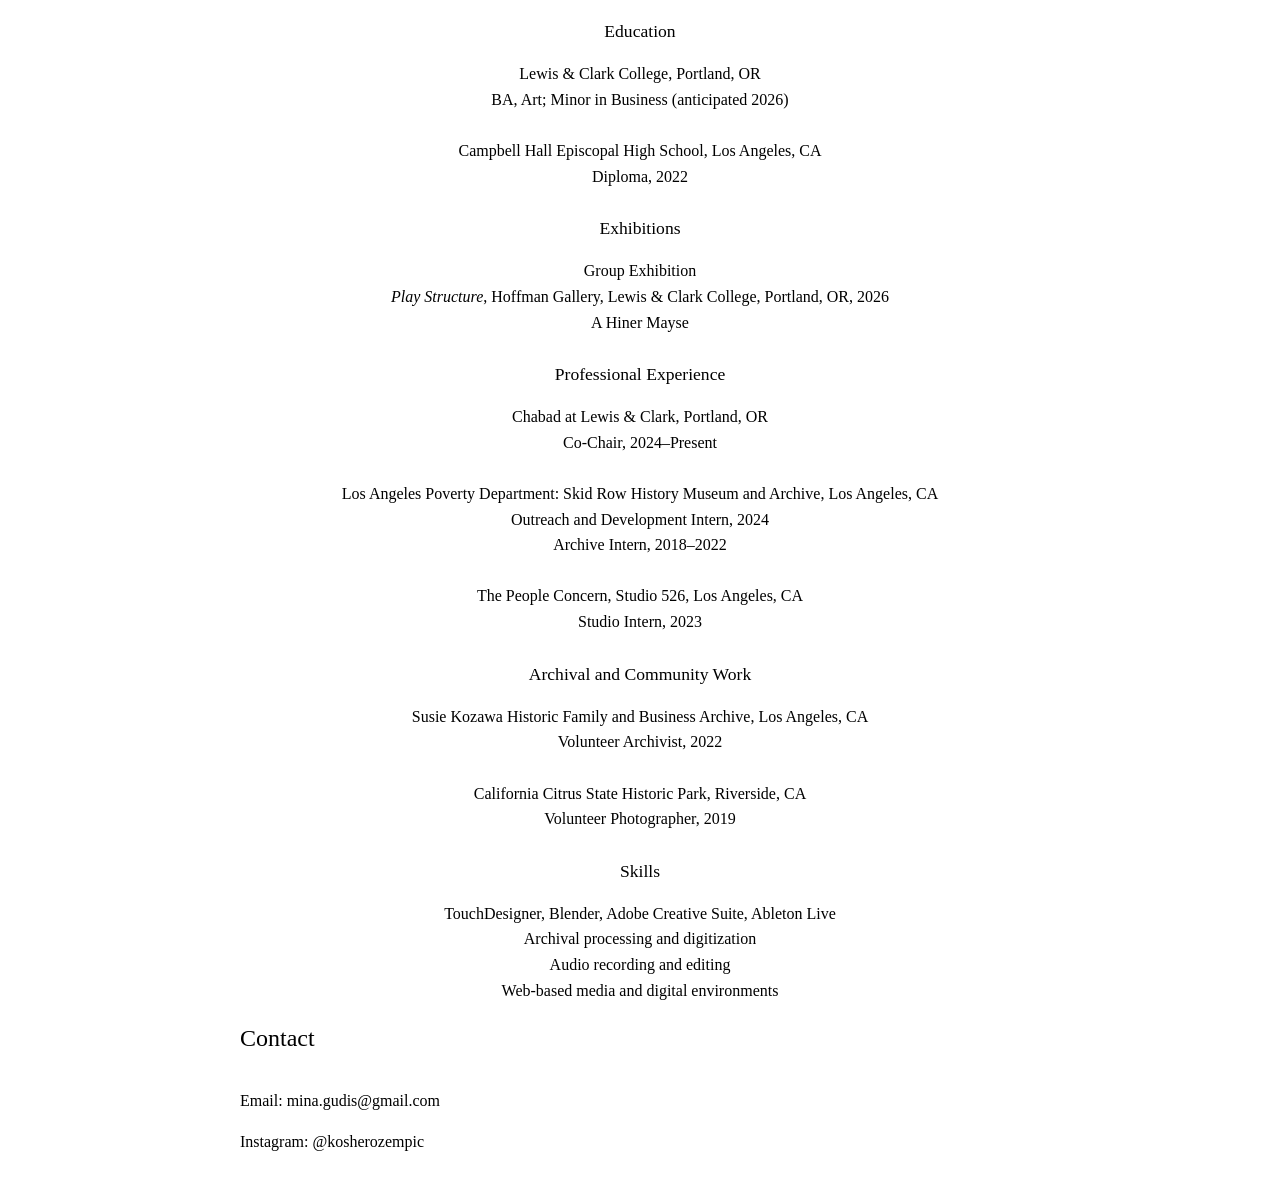
==== commit e2dd18bf: "Update index.html" ====
--- a/index.html
+++ b/index.html
@@ -29,108 +29,115 @@
 
 <main>
 
-  <!-- TOP IMAGE -->
+  <!-- IMAGE -->
   <img src="IMG_6686.jpeg" alt="Mina Gudis" class="top-image">
 
- <div class="two-column">
+  <!-- TWO COLUMN SECTION -->
+  <div class="two-column">
 
-  <div>
-    <h2 id="statement">Artist Statement</h2>
+    <!-- ARTIST STATEMENT -->
+    <div>
+      <h2 id="statement">Artist Statement</h2>
 
-    <p>
-      I work across video, sound, installation, sculpture, and web-based projects, moving between them depending on what the idea calls for. I am interested in how systems shape perception, especially when they feel neutral or go unnoticed.
-    </p>
+      <p>
+        I work across video, sound, installation, sculpture, and web-based projects, moving between them depending on what the idea calls for. I am interested in how systems shape perception, especially when they feel neutral or go unnoticed.
+      </p>
 
-    <p>
-      I often begin with something familiar and push it slightly out of place. Not enough to fully break it, but enough to expose how it works. Small repetitions, errors, and misalignments build over time, and the structure starts to show itself.
-    </p>
+      <p>
+        I often begin with something familiar and push it slightly out of place. Not enough to fully break it, but enough to expose how it works. Small repetitions, errors, and misalignments build over time, and the structure starts to show itself.
+      </p>
 
-    <p>
-      Translation is central to my process. I move material between forms to see what holds and what falls apart, using each shift to make underlying systems more visible. I work with fragments, collecting and rearranging them until new relationships emerge.
-    </p>
+      <p>
+        Translation is central to my process. I move material between forms to see what holds and what falls apart, using each shift to make underlying systems more visible. I work with fragments, collecting and rearranging them until new relationships emerge.
+      </p>
 
-    <p>
-      Meaning comes less from where something originated and more from how it sits next to something else. I am not trying to resolve these systems. I want them to remain slightly unstable, where perception feels uncertain and open.
-    </p>
+      <p>
+        Meaning comes less from where something originated and more from how it sits next to something else. I am not trying to resolve these systems. I want them to remain slightly unstable, where perception feels uncertain and open.
+      </p>
+    </div>
+
+    <!-- BIO -->
+    <div>
+      <h2 id="bio">Bio</h2>
+
+      <p>
+        Mina Gudis (b. 2003) is an artist working across video, sound, installation, sculpture, and web-based projects. Her practice examines how systems shape perception, memory, and everyday experience, especially when they appear neutral or fade into the background.
+      </p>
+
+      <p>
+        Working with personal recordings, found media, and low-resolution digital material, Gudis builds environments that begin in familiar territory and gradually fall out of place. Repetition, small errors, and misalignment accumulate, making underlying structures visible.
+      </p>
+
+      <p>
+        She frequently translates material across forms, moving image into sound, space into data, and physical environments into digital ones, using these shifts to test what holds and what breaks. Her work is driven by collecting and rearranging fragments, where meaning emerges through proximity rather than origin, and where humor and discomfort coexist without resolution.
+      </p>
+
+      <p>
+        Gudis is currently a student at Lewis &amp; Clark College in Portland, Oregon, working between digital media and studio art.
+      </p>
+    </div>
+
   </div>
-
-  <div>
-    <h2 id="bio">Bio</h2>
-
-    <p>
-      Mina Gudis (b. 2003) is an artist working across video, sound, installation, sculpture, and web-based projects. Her practice examines how systems shape perception, memory, and everyday experience, especially when they appear neutral or fade into the background.
-    </p>
-
-    <p>
-      Working with personal recordings, found media, and low-resolution digital material, Gudis builds environments that begin in familiar territory and gradually fall out of place. Repetition, small errors, and misalignment accumulate, making underlying structures visible.
-    </p>
-
-    <p>
-      She frequently translates material across forms, moving image into sound, space into data, and physical environments into digital ones, using these shifts to test what holds and what breaks. Her work is driven by collecting and rearranging fragments, where meaning emerges through proximity rather than origin, and where humor and discomfort coexist without resolution.
-    </p>
-
-    <p>
-      Gudis is currently a student at Lewis &amp; Clark College in Portland, Oregon, working between digital media and studio art.
-    </p>
-  </div>
-
-</div>
 
   <!-- CV -->
   <h2 id="cv">CV</h2>
 
   <div class="cv">
 
-  <h3>Education</h3>
-  <p>
-    Lewis &amp; Clark College, Portland, OR<br>
-    BA, Art; Minor in Business (anticipated 2026)<br><br>
-  </p>
+    <h3>Education</h3>
+    <p>
+      Lewis &amp; Clark College, Portland, OR<br>
+      BA, Art; Minor in Business (anticipated 2026)<br><br>
 
-  <h3>Exhibitions</h3>
-  <p>
-    Group Exhibition<br>
-    <em>Play Structure</em>, Hoffman Gallery, Lewis &amp; Clark College, Portland, OR, 2026<br>
-    A Hiner Mayse
-  </p>
+      Campbell Hall Episcopal High School, Los Angeles, CA<br>
+      Diploma, 2022
+    </p>
 
-  <h3>Professional Experience</h3>
-  <p>
-    Chabad at Lewis &amp; Clark, Portland, OR<br>
-    Co-Chair, 2024–Present<br><br>
+    <h3>Exhibitions</h3>
+    <p>
+      Group Exhibition<br>
+      <em>Play Structure</em>, Hoffman Gallery, Lewis &amp; Clark College, Portland, OR, 2026<br>
+      A Hiner Mayse
+    </p>
 
-    Los Angeles Poverty Department: Skid Row History Museum and Archive, Los Angeles, CA<br>
-    Outreach and Development Intern, 2024<br>
-    Archive Intern, 2018–2022<br><br>
+    <h3>Professional Experience</h3>
+    <p>
+      Chabad at Lewis &amp; Clark, Portland, OR<br>
+      Co-Chair, 2024–Present<br><br>
 
-    The People Concern, Studio 526, Los Angeles, CA<br>
-    Studio Intern, 2023
-  </p>
+      Los Angeles Poverty Department: Skid Row History Museum and Archive, Los Angeles, CA<br>
+      Outreach and Development Intern, 2024<br>
+      Archive Intern, 2018–2022<br><br>
 
-  <h3>Archival and Community Work</h3>
-  <p>
-    Susie Kozawa Historic Family and Business Archive, Los Angeles, CA<br>
-    Volunteer Archivist, 2022<br><br>
+      The People Concern, Studio 526, Los Angeles, CA<br>
+      Studio Intern, 2023
+    </p>
 
-    California Citrus State Historic Park, Riverside, CA<br>
-    Volunteer Photographer, 2019
-  </p>
+    <h3>Archival and Community Work</h3>
+    <p>
+      Susie Kozawa Historic Family and Business Archive, Los Angeles, CA<br>
+      Volunteer Archivist, 2022<br><br>
 
-  <h3>Skills</h3>
-  <p>
-    TouchDesigner, Blender, Adobe Creative Suite, Ableton Live<br>
-    Archival processing and digitization<br>
-    Audio recording and editing<br>
-    Web-based media and digital environments
-  </p>
+      California Citrus State Historic Park, Riverside, CA<br>
+      Volunteer Photographer, 2019
+    </p>
+
+    <h3>Skills</h3>
+    <p>
+      TouchDesigner, Blender, Adobe Creative Suite, Ableton Live<br>
+      Archival processing and digitization<br>
+      Audio recording and editing<br>
+      Web-based media and digital environments
+    </p>
 
   </div>
 
   <!-- CONTACT -->
   <h2 id="contact">Contact</h2>
-
-  <p>Email: mina.gudis@gmail.com</p>
-  <p>Instagram: @kosherozempic</p>
+  <div class="contact">
+    <p>Email: mina.gudis@gmail.com</p>
+    <p>Instagram: @kosherozempic</p>
+  </div>
 
 </main>
 
--- a/style.css
+++ b/style.css
@@ -1,18 +1,43 @@
-/* CENTER CV */
-.cv {
-  text-align: center;
+/* GENERAL PAGE STYLING */
+body {
+  font-family: "Times New Roman", Times, serif;
+  margin: 0;
+  padding: 0;
+  background: white;
+  color: black;
+  line-height: 1.6;
 }
 
-/* TOP IMAGE */
-.top-image {
-  display: block;
-  margin: 40px auto;
-  max-width: 500px;
-  width: 50%;
-  height: auto;
+/* HEADER */
+header {
+  padding: 20px;
+  border-bottom: 1px solid black;
 }
 
-/* DROPDOWN */
+/* NAME AT TOP */
+h1 {
+  margin: 0 0 10px 0;
+  font-size: 2rem;
+  font-weight: normal;
+}
+
+/* NAVIGATION */
+nav {
+  display: flex;
+  align-items: center;
+  gap: 15px;
+}
+
+nav a {
+  text-decoration: none;
+  color: black;
+}
+
+nav a:hover {
+  text-decoration: underline;
+}
+
+/* DROPDOWN MENU */
 .dropdown {
   display: inline-block;
   position: relative;
@@ -23,9 +48,13 @@
   border: none;
   font-family: "Times New Roman", Times, serif;
   font-size: 1rem;
+  color: black;
   cursor: pointer;
   padding: 0;
-  margin-right: 15px;
+}
+
+.dropbtn:hover {
+  text-decoration: underline;
 }
 
 .dropdown-content {
@@ -33,14 +62,116 @@
   position: absolute;
   background: white;
   border: 1px solid black;
-  min-width: 160px;
+  min-width: 170px;
+  z-index: 10;
 }
 
 .dropdown-content a {
   display: block;
   padding: 8px 12px;
+  text-decoration: none;
+  color: black;
+}
+
+.dropdown-content a:hover {
+  background: #f2f2f2;
 }
 
 .dropdown:hover .dropdown-content {
   display: block;
 }
+
+/* MAIN CONTENT AREA */
+main {
+  max-width: 800px;
+  margin: 0 auto;
+  padding: 20px;
+}
+
+/* TOP IMAGE */
+.top-image {
+  display: block;
+  width: 100%;
+  height: auto;
+  margin: 0 0 30px 0;
+}
+
+/* TWO COLUMNS FOR STATEMENT + BIO */
+.two-column {
+  display: grid;
+  grid-template-columns: 1fr 1fr;
+  gap: 40px;
+  align-items: start;
+}
+
+/* HEADINGS */
+h2 {
+  margin-top: 0;
+  margin-bottom: 15px;
+  font-size: 1.5rem;
+  font-weight: normal;
+}
+
+h3 {
+  margin-top: 25px;
+  margin-bottom: 10px;
+  font-size: 1.1rem;
+  font-weight: normal;
+}
+
+/* PARAGRAPHS */
+p {
+  margin-bottom: 16px;
+  text-align: left;
+}
+
+/* CV SECTION */
+.cv {
+  text-align: center;
+  margin-top: 40px;
+}
+
+.cv p {
+  text-align: center;
+}
+
+/* CONTACT */
+.contact {
+  text-align: center;
+  margin-top: 30px;
+}
+
+/* LINKS */
+a {
+  color: black;
+}
+
+a:hover {
+  text-decoration: underline;
+}
+
+/* LISTS */
+ul {
+  list-style: none;
+  padding: 0;
+}
+
+li {
+  margin-bottom: 10px;
+}
+
+/* MOBILE FRIENDLY */
+@media (max-width: 700px) {
+  .two-column {
+    grid-template-columns: 1fr;
+    gap: 20px;
+  }
+
+  header {
+    padding: 15px;
+  }
+
+  main {
+    padding: 15px;
+  }
+}
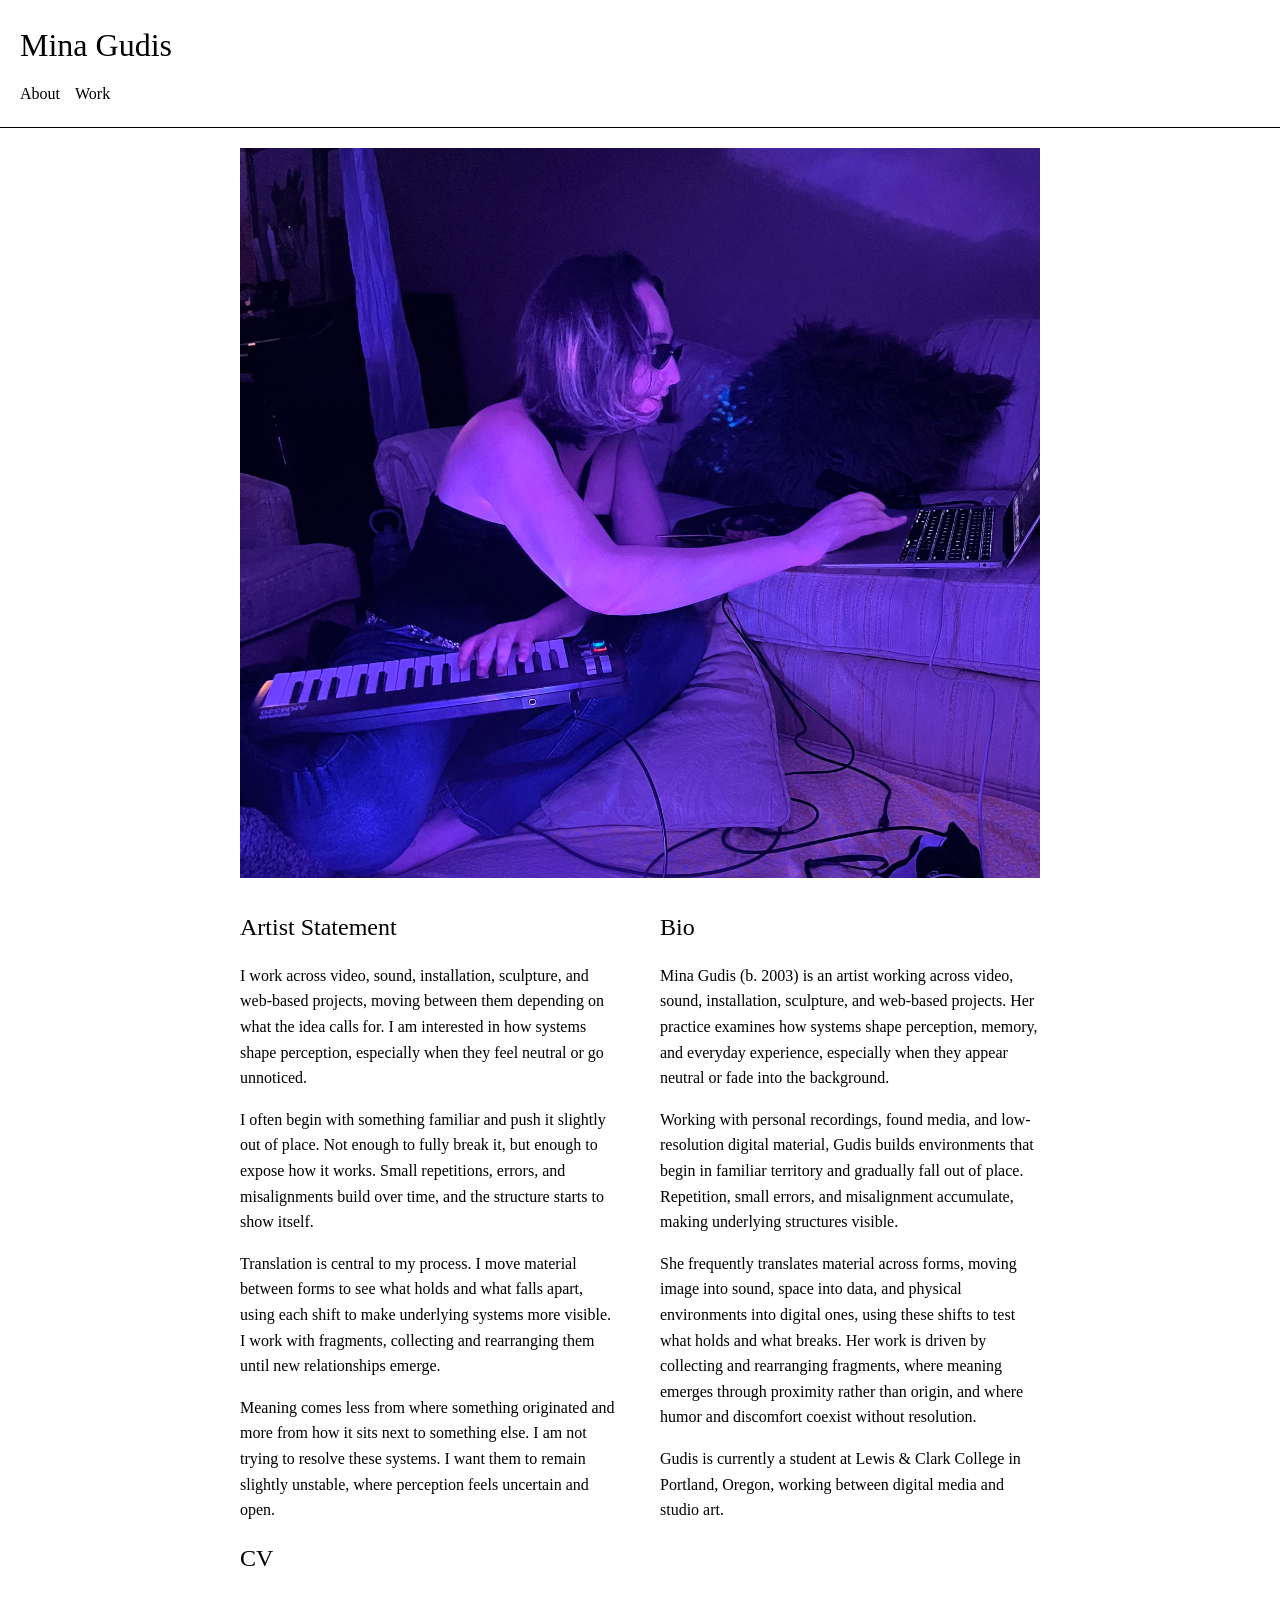
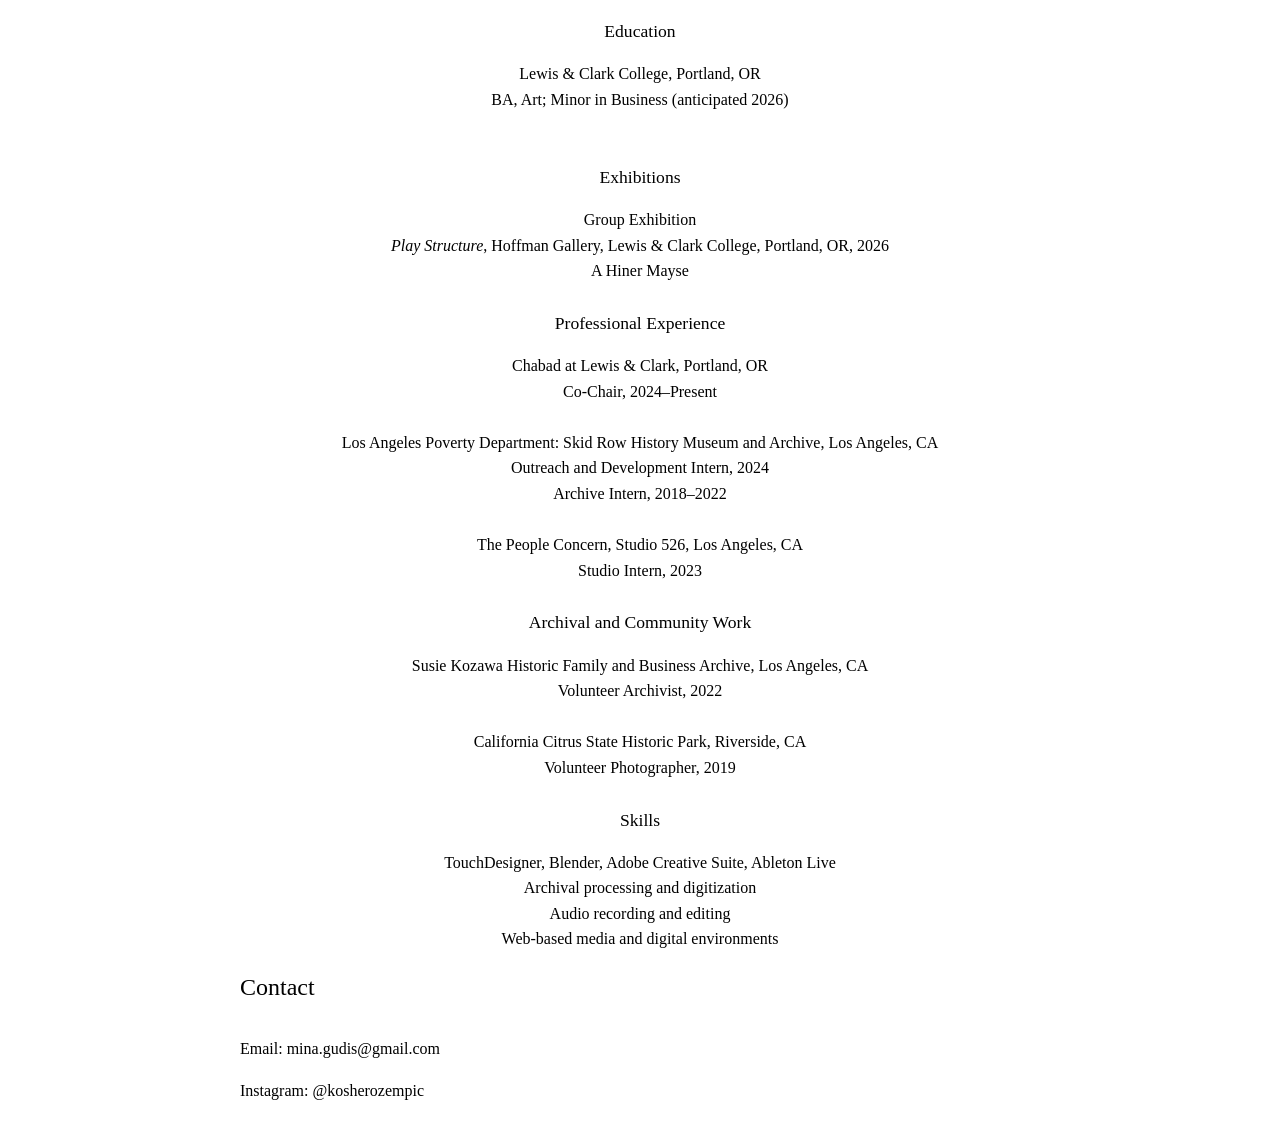
==== commit 0f060dd4: "Update index.html" ====
--- a/index.html
+++ b/index.html
@@ -88,9 +88,6 @@
     <p>
       Lewis &amp; Clark College, Portland, OR<br>
       BA, Art; Minor in Business (anticipated 2026)<br><br>
-
-      Campbell Hall Episcopal High School, Los Angeles, CA<br>
-      Diploma, 2022
     </p>
 
     <h3>Exhibitions</h3>
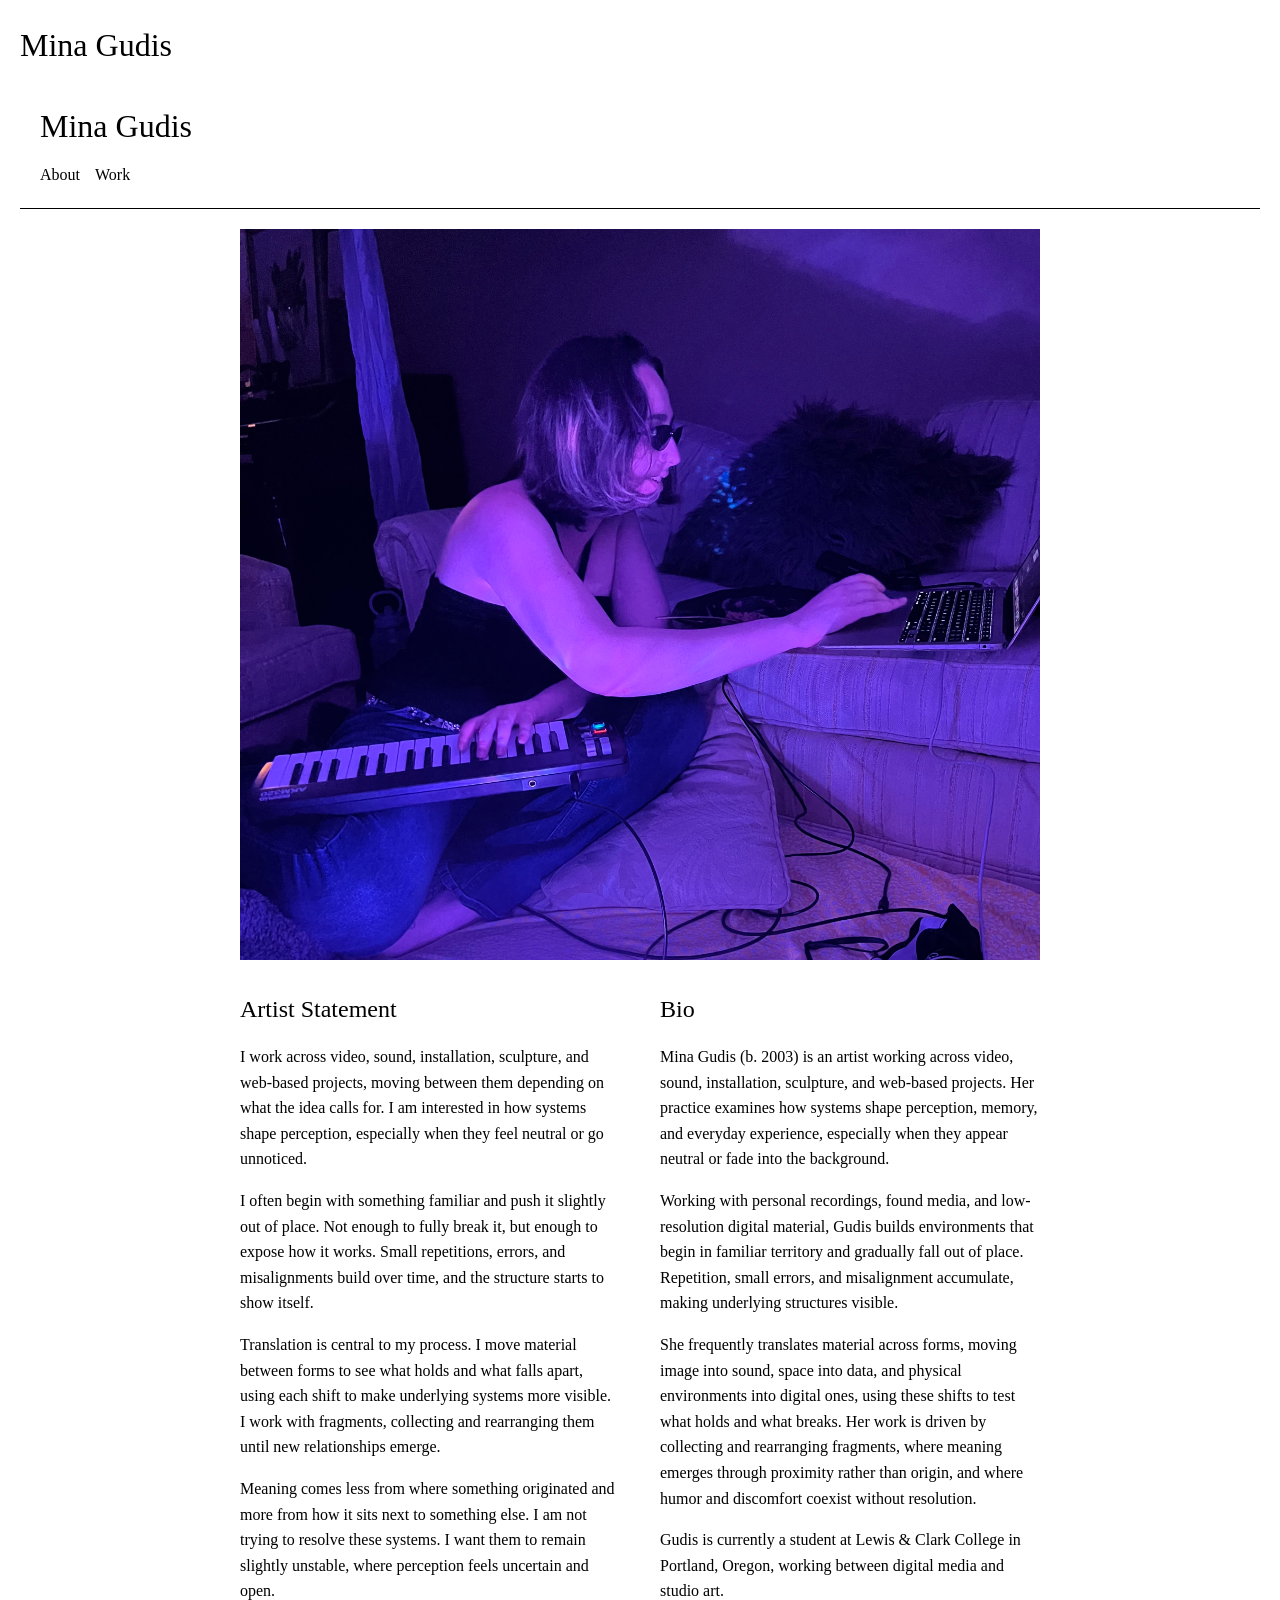
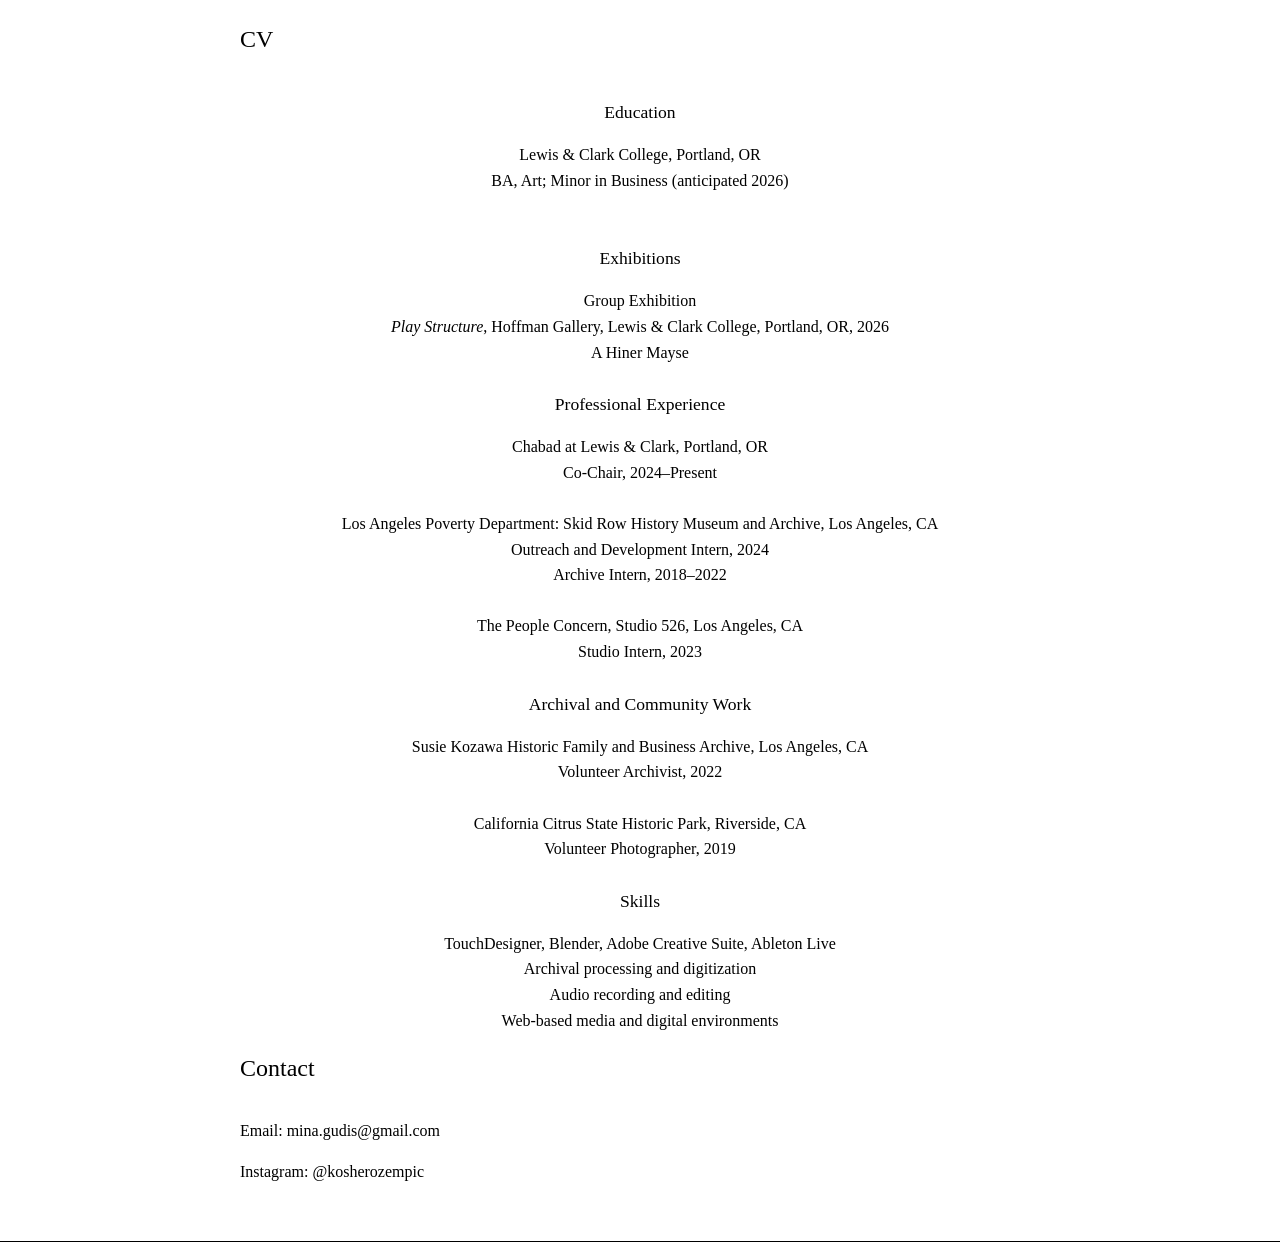
==== commit ba8f1e4e: "Update index.html" ====
--- a/index.html
+++ b/index.html
@@ -12,19 +12,35 @@
 <header>
   <h1>Mina Gudis</h1>
 
+<header>
+  <h1>Mina Gudis</h1>
+
   <nav>
+
+    <!-- ABOUT DROPDOWN -->
     <div class="dropdown">
       <button class="dropbtn">About</button>
       <div class="dropdown-content">
-        <a href="#statement">Artist Statement</a>
-        <a href="#bio">Bio</a>
-        <a href="#cv">CV</a>
-        <a href="#contact">Contact</a>
+        <a href="index.html#statement">Artist Statement</a>
+        <a href="index.html#bio">Bio</a>
+        <a href="index.html#cv">CV</a>
+        <a href="index.html#contact">Contact</a>
       </div>
     </div>
 
-    <a href="work.html">Work</a>
+    <!-- WORK DROPDOWN -->
+    <div class="dropdown">
+      <button class="dropbtn">Work</button>
+      <div class="dropdown-content">
+        <a href="video.html">Video</a>
+        <a href="photo.html">Photo</a>
+        <a href="sound.html">Sound</a>
+        <a href="misc.html">Misc</a>
+      </div>
+    </div>
+
   </nav>
+
 </header>
 
 <main>
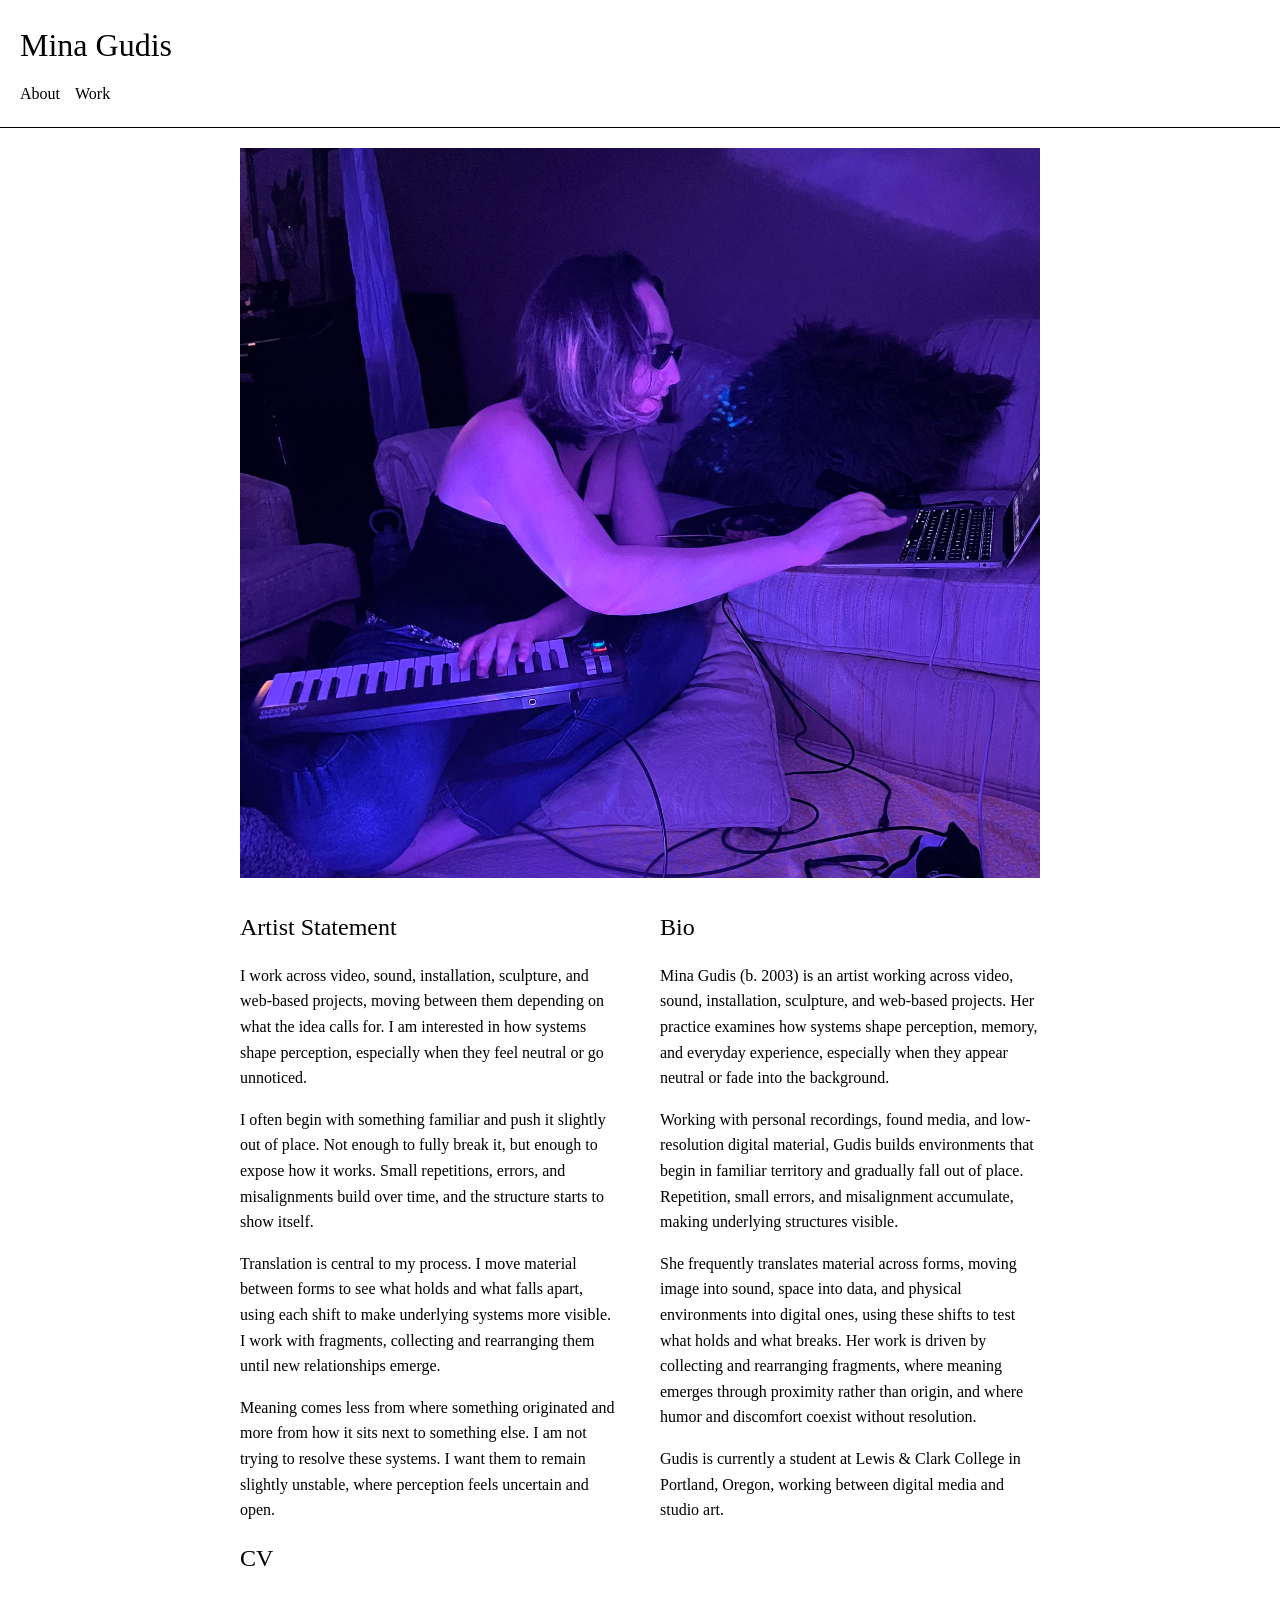
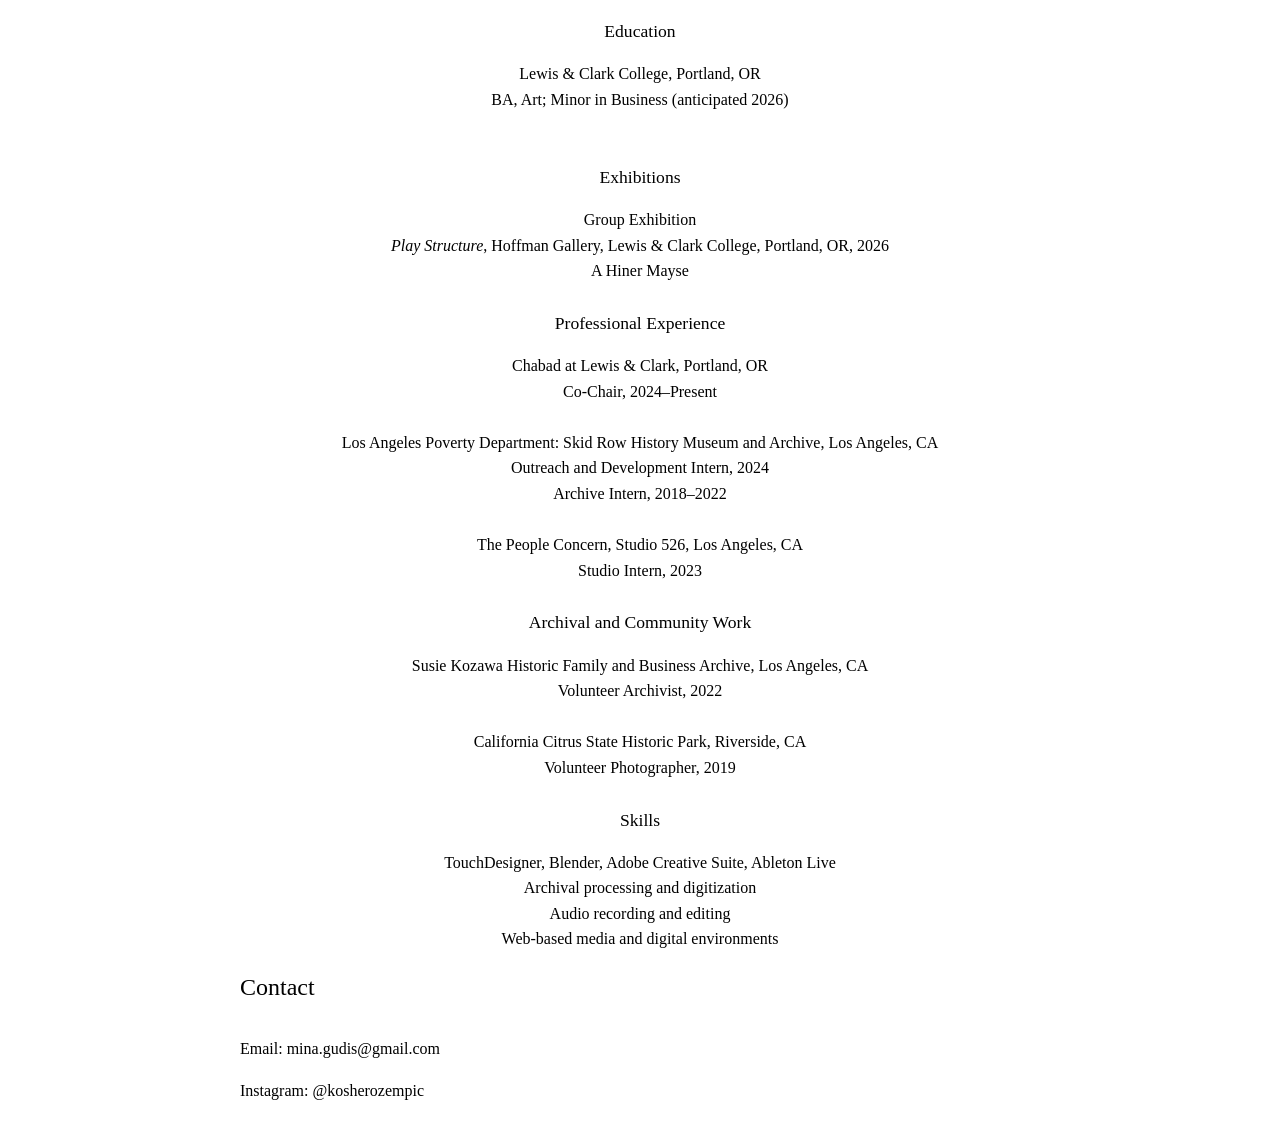
==== commit 550cc4bf: "Update index.html" ====
--- a/index.html
+++ b/index.html
@@ -8,9 +8,6 @@
 </head>
 
 <body>
-
-<header>
-  <h1>Mina Gudis</h1>
 
 <header>
   <h1>Mina Gudis</h1>
